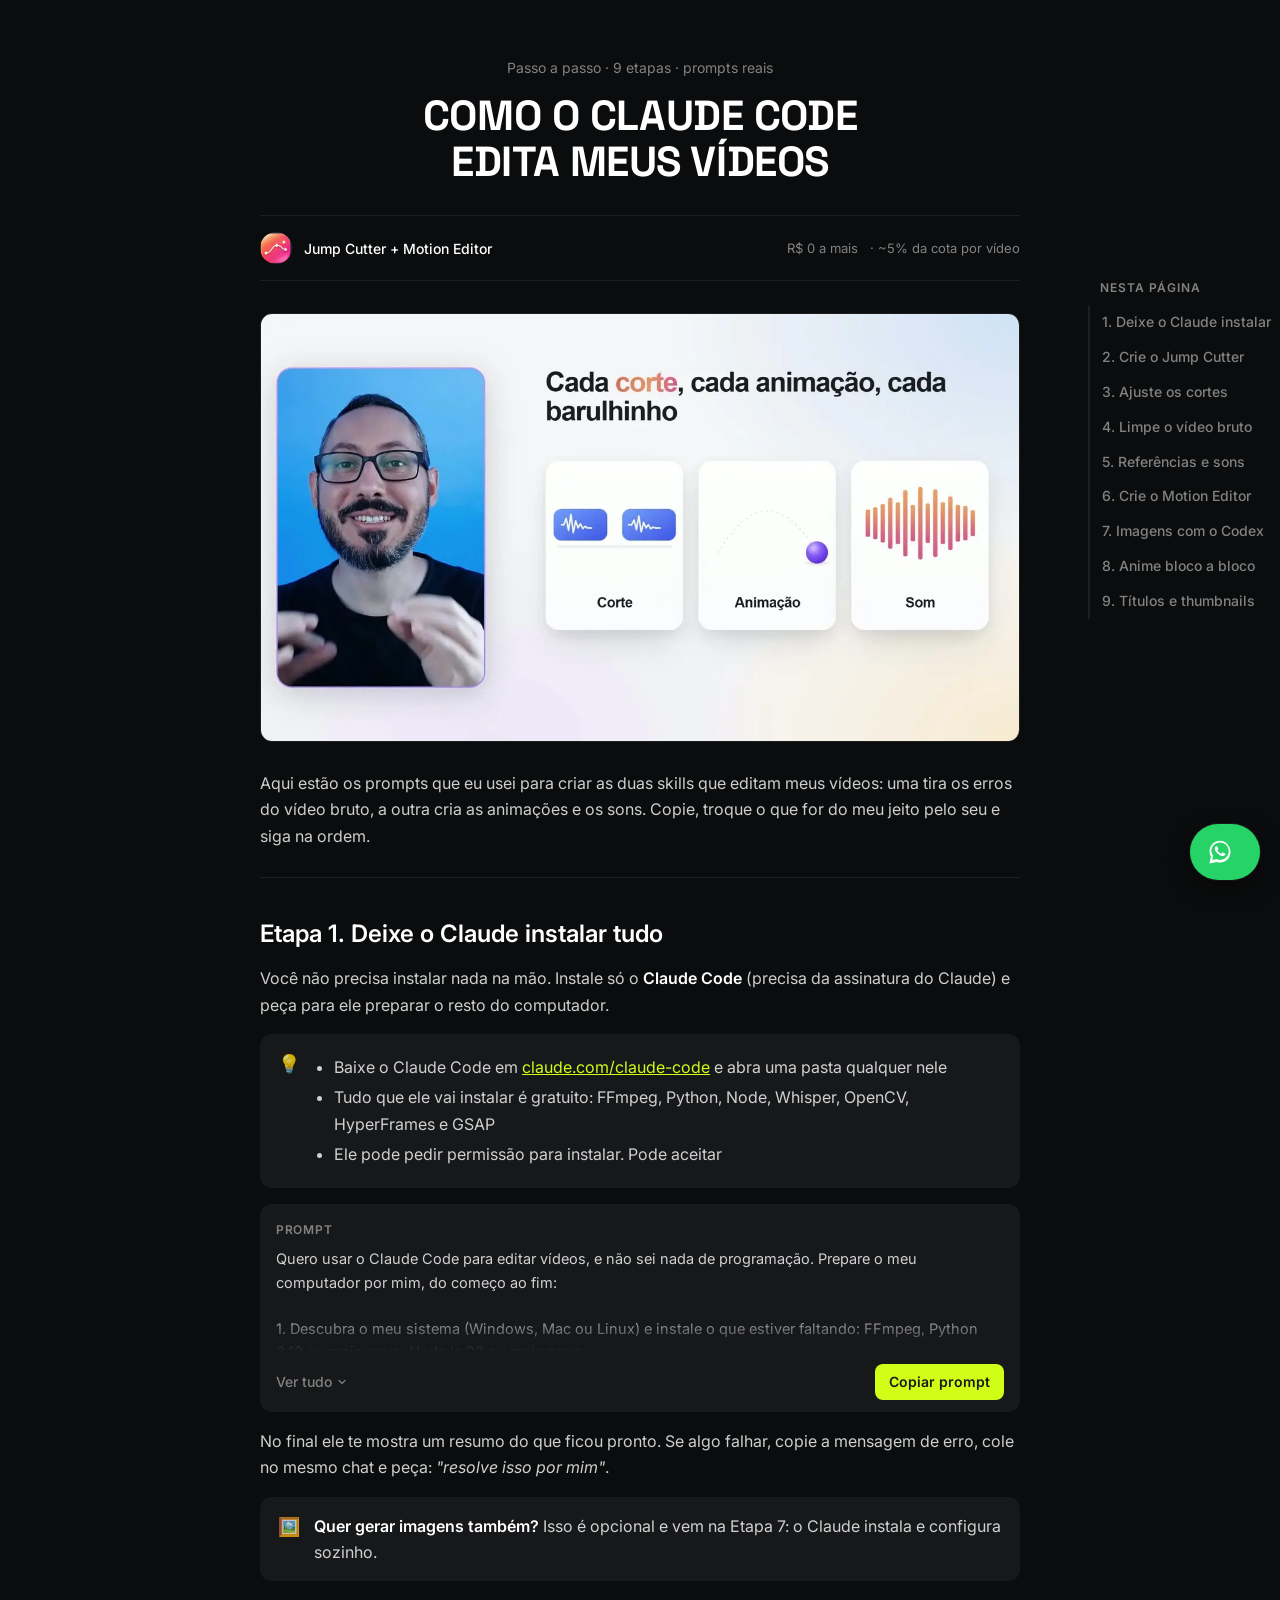
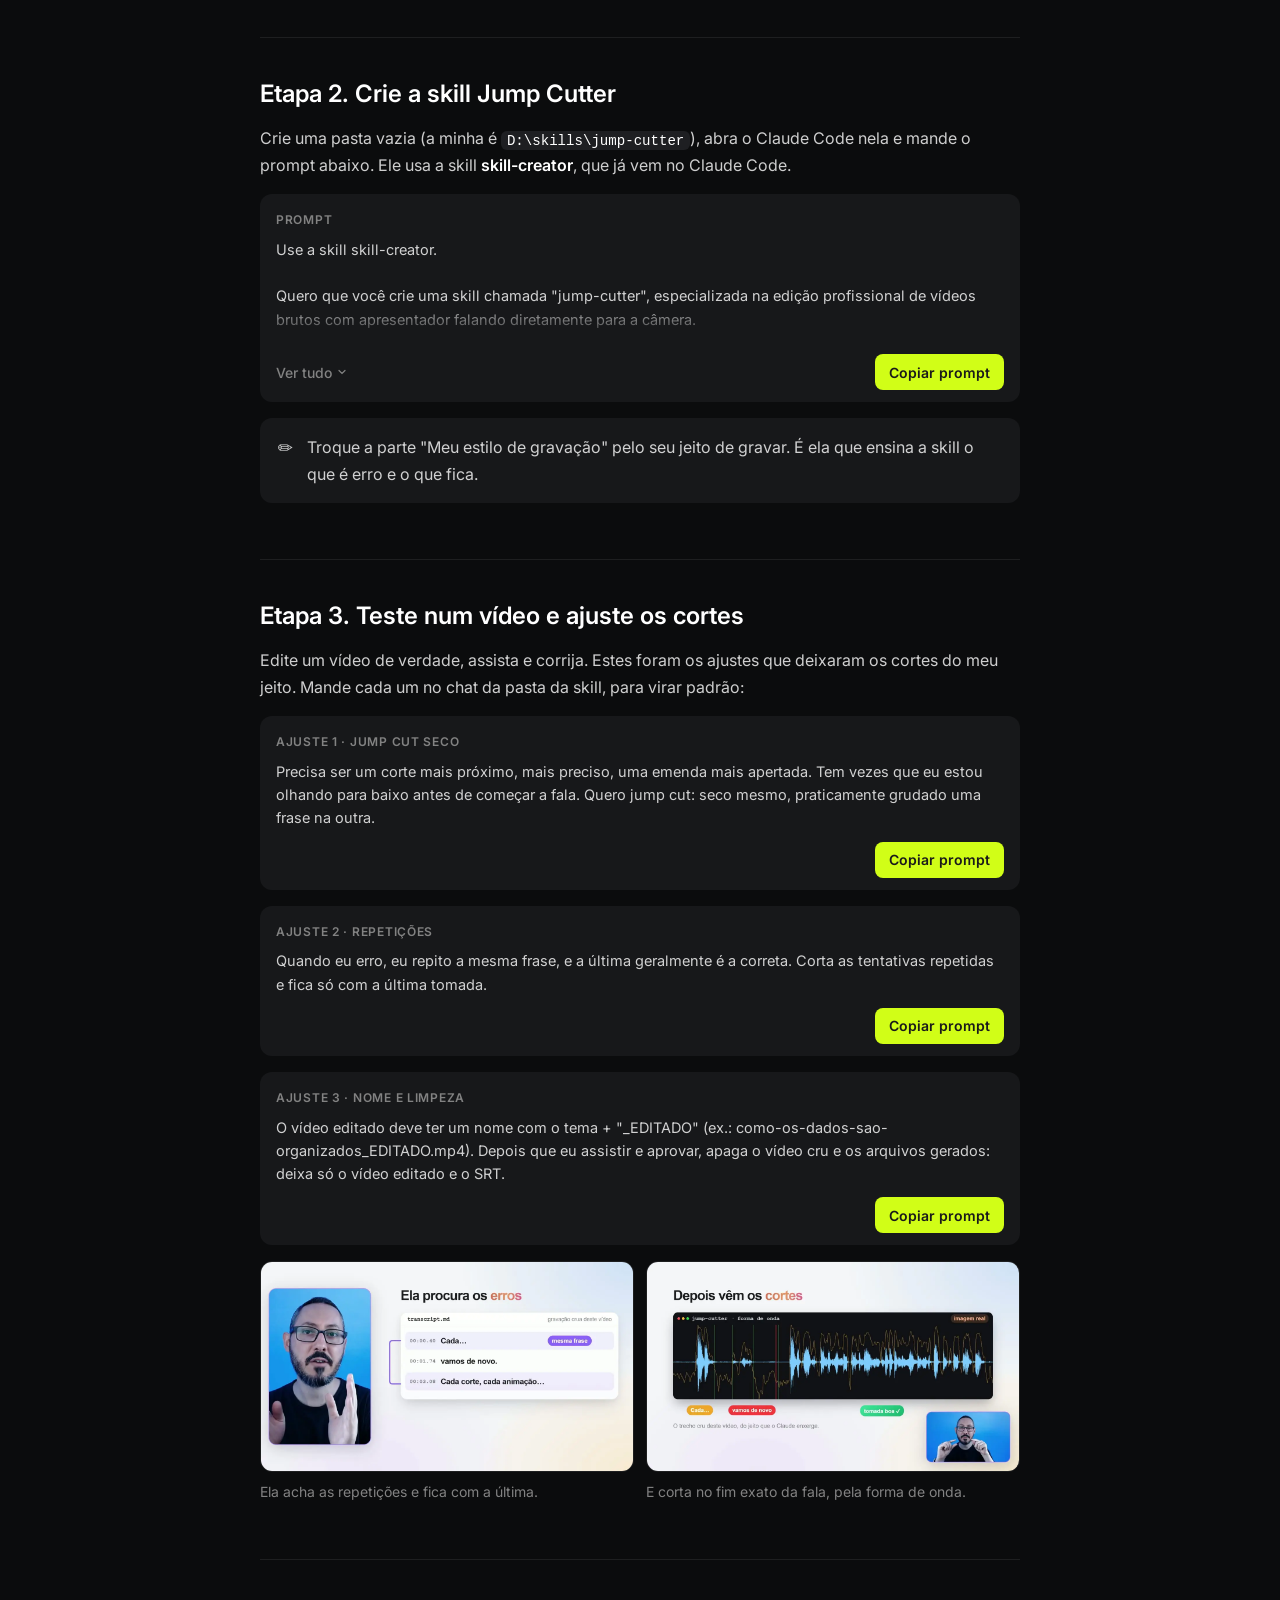
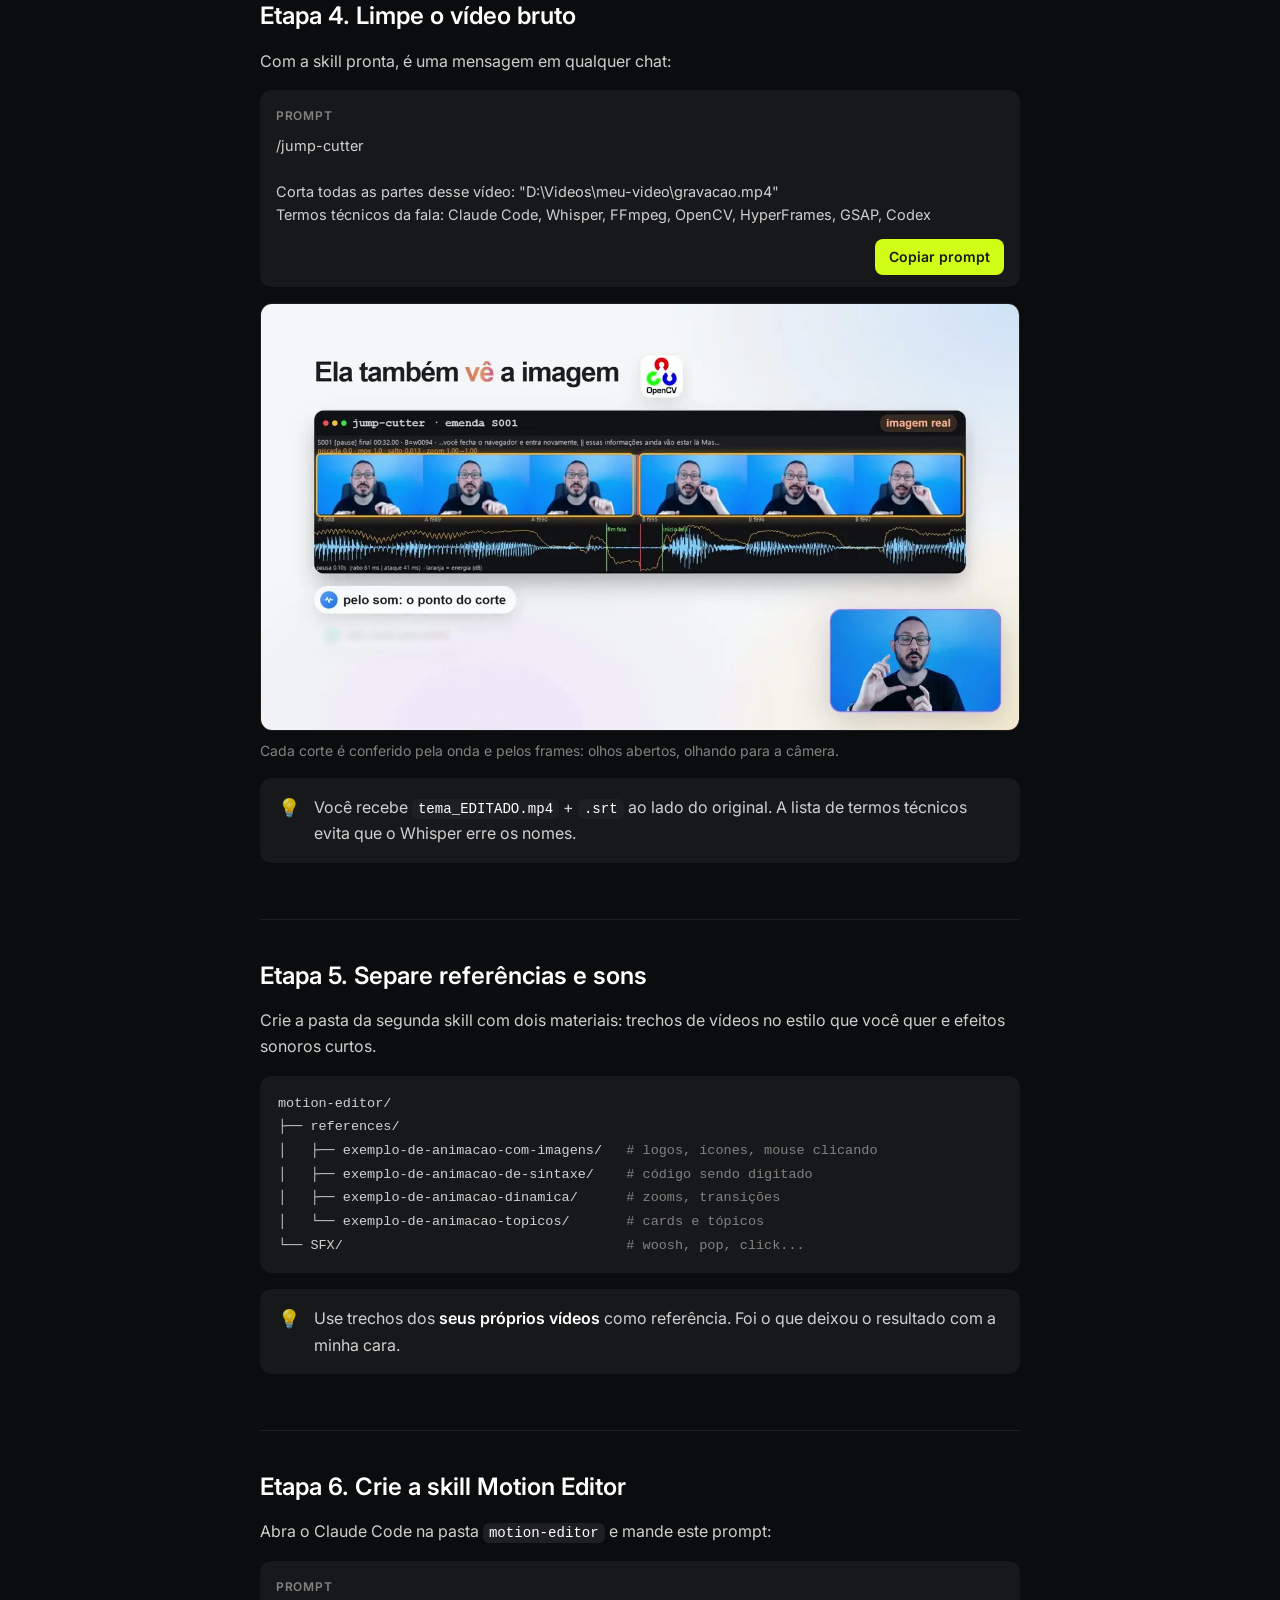
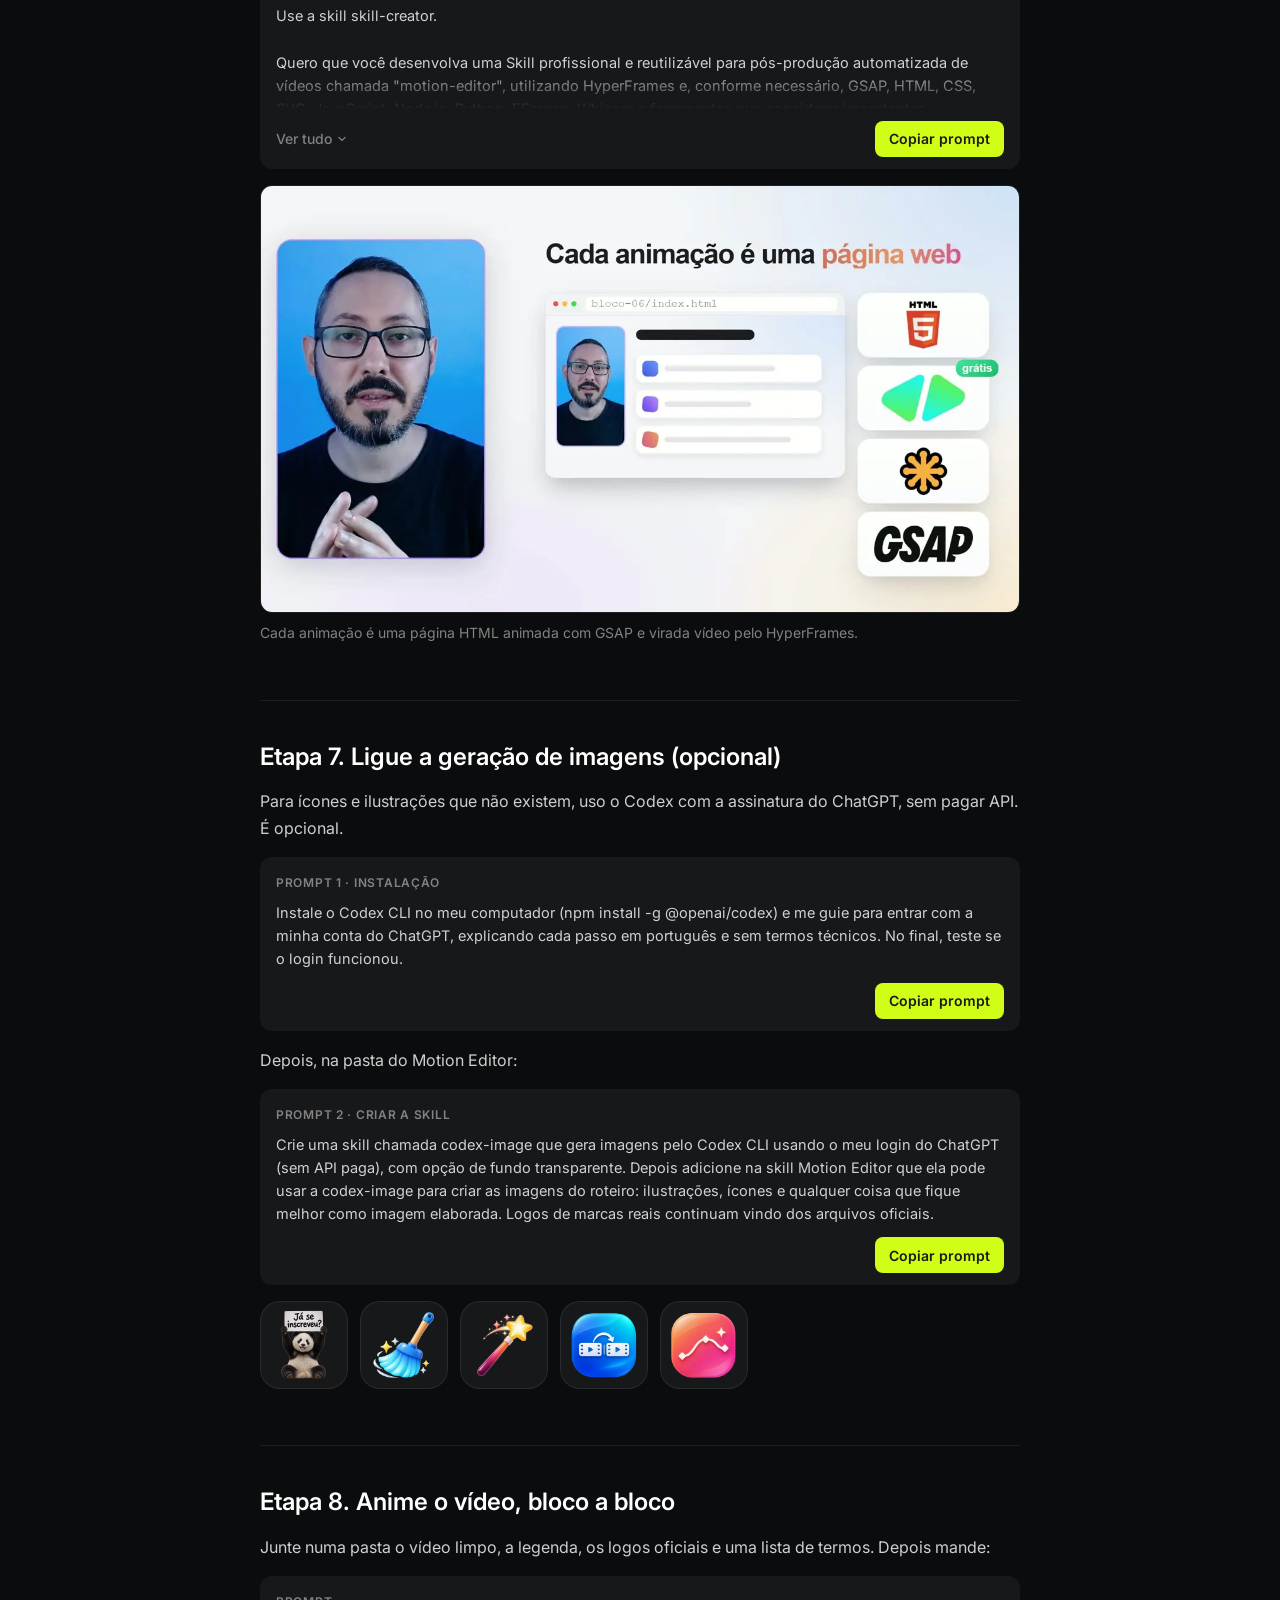
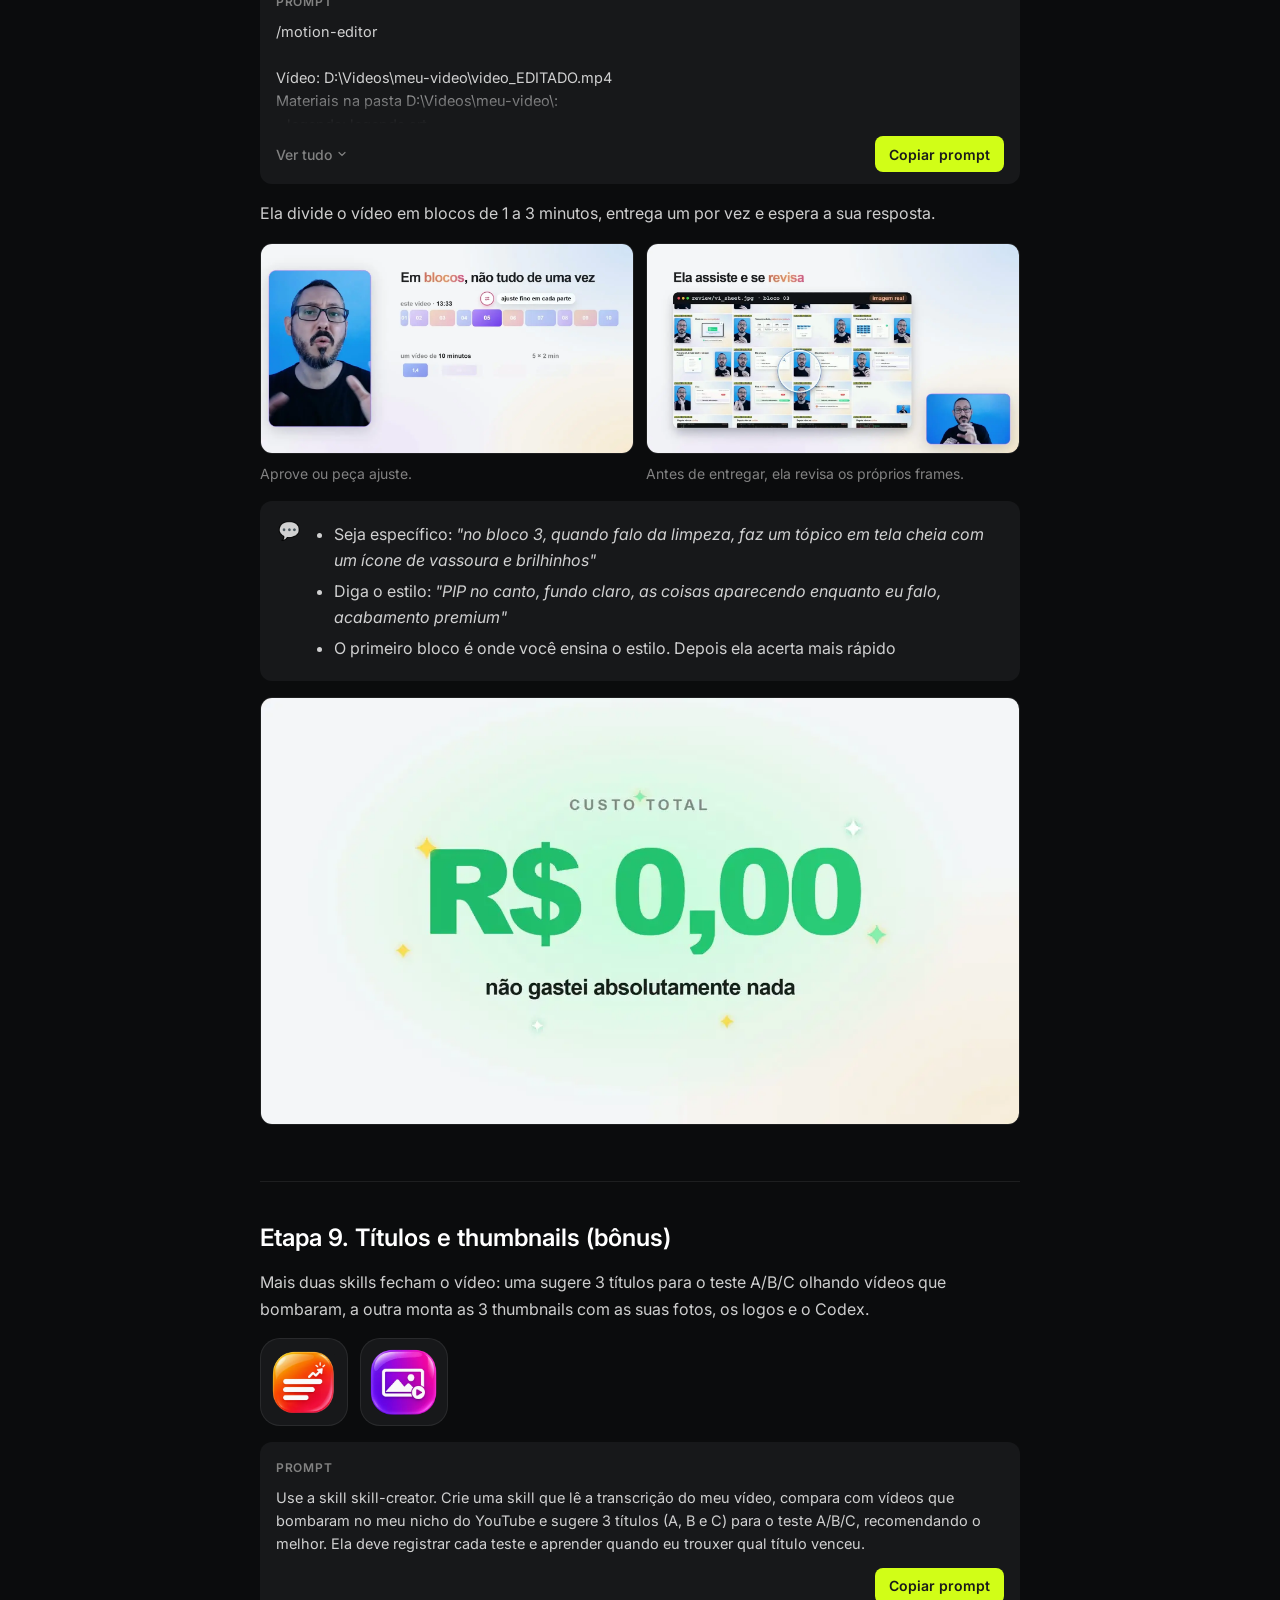
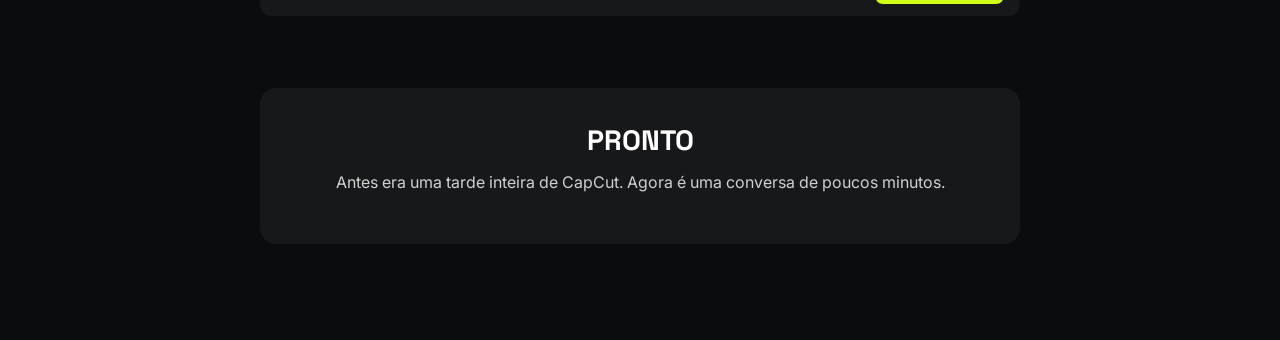
==== editar-video-com-claude-code.html @ bda479a7 "Tutorial de como editar vídeos com o Claude Code" ====
<!doctype html>
<html lang="pt-BR">
<head>
<meta charset="UTF-8" />
<meta name="viewport" content="width=device-width, initial-scale=1" />
<title>Claude Code Edita Vídeos</title>
<meta name="description" content="Passo a passo com os prompts reais para criar as skills Jump Cutter e Motion Editor e fazer o Claude Code editar seus vídeos." />
<link rel="preconnect" href="https://fonts.googleapis.com" />
<link rel="preconnect" href="https://fonts.gstatic.com" crossorigin />
<link href="https://fonts.googleapis.com/css2?family=Inter:wght@400;500;600;700&family=Space+Grotesk:wght@700&display=swap" rel="stylesheet" />
<style>
  :root {
    --bg: #0B0C0D; --panel: #17181A; --panel-2: #1E1F22; --line: rgba(255,255,255,.08);
    --ink: #FFFFFF; --text: rgba(255,255,255,.8); --muted: #828282;
    --lime: #D1FE17; --lime-ink: #1A1A1A;
    --sans: "Inter", ui-sans-serif, system-ui, -apple-system, "Segoe UI", sans-serif;
    --display: "Space Grotesk", "Inter", ui-sans-serif, system-ui, sans-serif;
    --mono: ui-monospace, "SF Mono", "Cascadia Code", Consolas, monospace;
    color-scheme: dark;
  }
  * { box-sizing: border-box; }
  html { scroll-behavior: smooth; scroll-padding-top: 32px; }
  body { margin: 0; background: var(--bg); color: var(--text); font: 16px/1.65 var(--sans); -webkit-font-smoothing: antialiased; }
  img { display: block; max-width: 100%; }
  a { color: var(--lime); }
  code { font: .88em var(--mono); background: var(--panel-2); padding: .12em .42em; border-radius: 6px; color: var(--ink); word-break: break-word; }
  strong { color: var(--ink); font-weight: 600; }

  .wrap { max-width: 720px; --w: 720px; margin: 0 auto; padding: 0 20px 96px; position: relative; }

  /* cabeçalho */
  .meta { text-align: center; color: var(--muted); font-size: 14px; padding-top: 56px; }
  h1 span { display: block; }
  h1 { font: 700 42px/1.1 var(--display); color: var(--ink); text-transform: uppercase; text-align: center; letter-spacing: -.01em; margin: 14px 0 30px; }
  .byline { display: flex; align-items: center; gap: 12px; padding: 16px 0; border-top: 1px solid var(--line); border-bottom: 1px solid var(--line); }
  .byline .av { width: 32px; height: 32px; border-radius: 50%; background: #2A2B2E; display: flex; align-items: center; justify-content: center; font-weight: 700; font-size: 13px; color: var(--ink); overflow: hidden; }
  .byline .av img { width: 100%; height: 100%; object-fit: cover; }
  .byline b { color: var(--ink); font-weight: 500; font-size: 14px; }
  .byline .sp { flex: 1; }
  .byline .chip { font-size: 13px; color: var(--muted); display: inline-flex; align-items: center; gap: 6px; }
  .hero { margin: 32px 0 28px; border-radius: 12px; overflow: hidden; border: 1px solid var(--line); }
  .intro p { margin: 0 0 6px; }

  /* etapas */
  .step { padding: 40px 0 8px; border-top: 1px solid var(--line); margin-top: 32px; }
  .step:first-of-type { margin-top: 28px; }
  h2 { font: 600 24px/1.3 var(--sans); color: var(--ink); margin: 0 0 16px; }
  h3 { font: 600 18px/1.3 var(--sans); color: var(--ink); margin: 26px 0 12px; }
  p { margin: 12px 0; }
  ul { margin: 0; padding-left: 20px; } li { margin: 4px 0; }

  figure { margin: 16px 0; }
  figure img { border-radius: 12px; border: 1px solid var(--line); width: 100%; cursor: zoom-in; }
  figcaption { color: var(--muted); font-size: 14px; margin-top: 8px; }
  .duo { display: grid; grid-template-columns: 1fr 1fr; gap: 12px; margin: 16px 0; }
  .duo figure { margin: 0; }
  .icons { display: flex; gap: 12px; flex-wrap: wrap; margin: 16px 0; }
  .icons img { width: 88px; height: 88px; border-radius: 20px; background: var(--panel); border: 1px solid var(--line); padding: 8px; }

  .tip { display: flex; gap: 14px; background: var(--panel); border-radius: 12px; padding: 16px 18px; margin: 16px 0; }
  .tip .e { font-size: 18px; line-height: 1.5; }
  .tip ul, .tip p { margin: 0; }

  /* caixa de prompt */
  .prompt { background: var(--panel); border-radius: 12px; padding: 16px 16px 12px; margin: 16px 0; }
  .prompt .lbl { font-size: 12px; font-weight: 600; letter-spacing: .06em; text-transform: uppercase; color: var(--muted); margin-bottom: 8px; }
  .prompt pre { margin: 0; font: 14.5px/1.6 var(--sans); color: var(--text); white-space: pre-wrap; word-break: break-word; max-height: 7.2em; overflow: hidden; position: relative;
    -webkit-mask-image: linear-gradient(#000 60%, transparent); mask-image: linear-gradient(#000 60%, transparent); }
  .prompt.code pre { font: 14px/1.65 var(--mono); }
  .prompt.open pre, .prompt.short pre { max-height: none; -webkit-mask-image: none; mask-image: none; }
  .prompt .act { display: flex; align-items: center; gap: 8px; margin-top: 12px; }
  .prompt .act .sp { flex: 1; }
  .see { background: none; border: 0; color: var(--muted); font: 500 14px var(--sans); cursor: pointer; display: inline-flex; align-items: center; gap: 4px; padding: 6px 0; }
  .see:hover { color: var(--ink); }
  .see svg { transition: transform .2s; } .prompt.open .see svg { transform: rotate(180deg); }
  .prompt.short .see { visibility: hidden; }
  .btn { border: 0; border-radius: 8px; height: 36px; padding: 0 14px; font: 600 14px var(--sans); cursor: pointer; display: inline-flex; align-items: center; gap: 8px; }
  .btn.copy { background: var(--lime); color: var(--lime-ink); }
  .btn.copy:hover { filter: brightness(1.06); }
  .btn.copy.ok { background: #FFFFFF; }

  .tree { background: var(--panel); border-radius: 12px; padding: 16px 18px; font: 13.5px/1.75 var(--mono); color: var(--text); white-space: pre; overflow-x: auto; margin: 16px 0; }
  .tree i { color: var(--muted); font-style: normal; }

  .done { margin-top: 48px; text-align: center; padding: 36px 20px; background: var(--panel); border-radius: 16px; }
  .done h2 { font: 700 28px/1.2 var(--display); text-transform: uppercase; margin-bottom: 8px; }

  /* trilho das etapas (esquerda) */
  .rail { position: fixed; top: 50%; transform: translateY(-50%); left: max(16px, calc(50% - 360px - 72px)); display: flex; flex-direction: column; align-items: center; gap: 10px; z-index: 5; opacity: 0; transition: opacity .3s; }
  .rail.on { opacity: 1; }
  .rail .n { font: 600 13px var(--sans); color: var(--ink); margin-bottom: 4px; }
  .rail a { width: 4px; height: 12px; border-radius: 4px; background: rgba(255,255,255,.18); display: block; position: relative; transition: height .25s, background .25s; }
  .rail a.on { height: 24px; background: var(--ink); }
  .rail a.past { background: rgba(255,255,255,.45); }
  .rail a span { position: absolute; left: 16px; top: 50%; transform: translateY(-50%); white-space: nowrap; background: var(--panel-2); color: var(--ink); font: 500 13px var(--sans); padding: 5px 10px; border-radius: 8px; opacity: 0; pointer-events: none; transition: opacity .15s; }
  .rail a:hover span { opacity: 1; }
  .bar { position: fixed; top: 0; left: 0; height: 2px; background: var(--lime); width: 0; z-index: 10; }

  .lb { position: fixed; inset: 0; background: rgba(0,0,0,.88); display: none; align-items: center; justify-content: center; padding: 20px; z-index: 50; cursor: zoom-out; }
  .lb.on { display: flex; } .lb img { max-height: 100%; border-radius: 12px; }
  .toast { position: fixed; bottom: 24px; left: 50%; transform: translate(-50%, 16px); background: var(--lime); color: var(--lime-ink); font: 600 14px var(--sans); padding: 10px 16px; border-radius: 8px; opacity: 0; transition: .2s; z-index: 60; pointer-events: none; }
  .toast.on { opacity: 1; transform: translate(-50%, 0); }

  /* telas grandes: coluna mais larga + sumário à direita */
  .toc { display: none; }
  @media (min-width: 1280px) {
    .wrap { max-width: 800px; --w: 800px; }
    .rail { left: max(16px, calc(50% - 400px - 72px)); }
    .toc { display: block; position: fixed; top: 50%; transform: translateY(-50%); left: calc(50% + 400px + 48px); width: 230px; max-height: 80vh; overflow: auto; z-index: 5; }
    .toc .t { font: 600 12px var(--sans); letter-spacing: .08em; text-transform: uppercase; color: var(--muted); margin: 0 0 10px 12px; }
    .toc a { display: block; color: var(--muted); text-decoration: none; font: 500 14px/1.35 var(--sans); padding: 8px 12px; border-left: 2px solid var(--line); transition: color .2s, border-color .2s; }
    .toc a:hover { color: var(--ink); }
    .toc a.on { color: var(--ink); border-left-color: var(--lime); }
  }
  @media (min-width: 1600px) {
    .wrap { max-width: 860px; --w: 860px; }
    .rail { left: max(16px, calc(50% - 430px - 72px)); }
    .toc { left: calc(50% + 430px + 56px); width: 260px; }
    body { font-size: 17px; }
  }
  /* botão flutuante do WhatsApp */
  .wa { position: fixed; right: 20px; bottom: 20px; z-index: 40; display: flex; align-items: center; gap: 10px; background: #25D366; color: #fff; text-decoration: none; height: 56px; padding: 0 16px; border-radius: 999px; box-shadow: 0 8px 24px rgba(0,0,0,.45), 0 0 0 1px rgba(255,255,255,.08); font: 600 15px var(--sans); transition: transform .2s, box-shadow .2s; }
  .wa:hover { transform: translateY(-2px); box-shadow: 0 12px 28px rgba(37,211,102,.35), 0 0 0 1px rgba(255,255,255,.12); }
  .wa svg { width: 28px; height: 28px; flex: none; }
  .wa span { max-width: 0; overflow: hidden; white-space: nowrap; transition: max-width .3s ease; }
  .wa:hover span, .wa:focus-visible span { max-width: 190px; }
  @media (max-width: 560px) { .wa { right: 14px; bottom: 14px; width: 54px; height: 54px; padding: 0; justify-content: center; } .wa span { display: none; } }
  @media print { .wa { display: none; } }
  @media (max-width: 900px) { .rail { display: none; } }
  @media (max-width: 560px) {
    h1 { font-size: 30px; } h1 span { display: inline; } .meta { padding-top: 36px; }
    .duo { grid-template-columns: 1fr; }
    .byline .chip.hide { display: none; }
  }
</style>
</head>
<body>
<div class="bar" id="bar"></div>

<nav class="rail" id="rail" aria-label="Etapas">
  <div class="n" id="railn">01</div>
  <a href="#e1"><span>1. Deixe o Claude instalar</span></a>
  <a href="#e2"><span>2. Crie o Jump Cutter</span></a>
  <a href="#e3"><span>3. Ajuste os cortes</span></a>
  <a href="#e4"><span>4. Limpe o vídeo bruto</span></a>
  <a href="#e5"><span>5. Referências e sons</span></a>
  <a href="#e6"><span>6. Crie o Motion Editor</span></a>
  <a href="#e7"><span>7. Imagens com o Codex</span></a>
  <a href="#e8"><span>8. Anime bloco a bloco</span></a>
  <a href="#e9"><span>9. Títulos e thumbnails</span></a>
</nav>

<aside class="toc" id="toc" aria-label="Nesta página">
  <div class="t">Nesta página</div>
  <a href="#e1">1. Deixe o Claude instalar</a>
  <a href="#e2">2. Crie o Jump Cutter</a>
  <a href="#e3">3. Ajuste os cortes</a>
  <a href="#e4">4. Limpe o vídeo bruto</a>
  <a href="#e5">5. Referências e sons</a>
  <a href="#e6">6. Crie o Motion Editor</a>
  <a href="#e7">7. Imagens com o Codex</a>
  <a href="#e8">8. Anime bloco a bloco</a>
  <a href="#e9">9. Títulos e thumbnails</a>
</aside>

<div class="wrap">
  <div class="meta">Passo a passo · 9 etapas · prompts reais</div>
  <h1><span>Como o Claude Code</span> <span>edita meus vídeos</span></h1>
  <div class="byline">
    <div class="av"><img src="[data-uri]" alt="" /></div>
    <b>Jump Cutter + Motion Editor</b>
    <span class="sp"></span>
    <span class="chip">R$ 0 a mais</span>
    <span class="chip hide">· ~5% da cota por vídeo</span>
  </div>
  <div class="hero"><img src="[data-uri]" alt="Vídeo editado pelo Claude Code" /></div>
  <div class="intro">
    <p>Aqui estão os prompts que eu usei para criar as duas skills que editam meus vídeos: uma tira os erros do vídeo bruto, a outra cria as animações e os sons. Copie, troque o que for do meu jeito pelo seu e siga na ordem.</p>
  </div>

  <!-- 1 -->
  <section class="step" id="e1">
    <h2>Etapa 1. Deixe o Claude instalar tudo</h2>
    <p>Você não precisa instalar nada na mão. Instale só o <strong>Claude Code</strong> (precisa da assinatura do Claude) e peça para ele preparar o resto do computador.</p>
    <div class="tip"><span class="e">💡</span><ul>
      <li>Baixe o Claude Code em <a href="https://claude.com/claude-code" target="_blank" rel="noopener">claude.com/claude-code</a> e abra uma pasta qualquer nele</li>
      <li>Tudo que ele vai instalar é gratuito: FFmpeg, Python, Node, Whisper, OpenCV, HyperFrames e GSAP</li>
      <li>Ele pode pedir permissão para instalar. Pode aceitar</li>
    </ul></div>
    <div class="prompt"><div class="lbl">Prompt</div><pre>Quero usar o Claude Code para editar vídeos, e não sei nada de programação. Prepare o meu computador por mim, do começo ao fim:

1. Descubra o meu sistema (Windows, Mac ou Linux) e instale o que estiver faltando: FFmpeg, Python 3.10 ou mais novo, Node.js 20 ou mais novo.
2. Instale as bibliotecas de Python: faster-whisper, numpy e opencv-python-headless na versão MENOR que 5 (a versão 5 não tem a detecção de rosto de que vou precisar).
3. Instale as skills oficiais do HyperFrames: hyperframes, hyperframes-cli e hyperframes-registry.
4. Teste cada ferramenta e me mostre uma lista simples: o que já estava instalado, o que você instalou e se está tudo funcionando.

Fale comigo em português, sem termos técnicos. Se algo precisar da minha ação, me diga exatamente o que clicar ou digitar. Não apague nem altere nada que já exista no computador.</pre>
      <div class="act"><button class="see">Ver tudo <svg width="12" height="12" viewBox="0 0 24 24"><path d="M6 9l6 6 6-6" fill="none" stroke="currentColor" stroke-width="2.4" stroke-linecap="round"/></svg></button><span class="sp"></span><button class="btn copy">Copiar prompt</button></div></div>
    <p>No final ele te mostra um resumo do que ficou pronto. Se algo falhar, copie a mensagem de erro, cole no mesmo chat e peça: <em>"resolve isso por mim"</em>.</p>
    <div class="tip"><span class="e">🖼️</span><p><strong>Quer gerar imagens também?</strong> Isso é opcional e vem na Etapa 7: o Claude instala e configura sozinho.</p></div>
  </section>

  <!-- 2 -->
  <section class="step" id="e2">
    <h2>Etapa 2. Crie a skill Jump Cutter</h2>
    <p>Crie uma pasta vazia (a minha é <code>D:\skills\jump-cutter</code>), abra o Claude Code nela e mande o prompt abaixo. Ele usa a skill <strong>skill-creator</strong>, que já vem no Claude Code.</p>
    <div class="prompt"><div class="lbl">Prompt</div><pre>Use a skill skill-creator.

Quero que você crie uma skill chamada "jump-cutter", especializada na edição profissional de vídeos brutos com apresentador falando diretamente para a câmera.

Objetivo:

Transformar gravações contínuas em vídeos com cortes limpos, ritmo agradável e aparência natural, preservando o conteúdo e o estilo original do apresentador.

A skill deve atuar como um editor de vídeos experiente, tomando decisões com base no conteúdo da fala, na análise do áudio e na continuidade visual.

Meu estilo de gravação:

Normalmente, gravo vídeos de forma contínua, sem interromper a gravação quando cometo erros.

Quando erro alguma palavra ou frase, simplesmente repito aquele trecho até conseguir uma tomada satisfatória.

Por isso, a skill precisa identificar essas tentativas, descartar os erros e manter as melhores versões, reconstruindo uma fala contínua e coerente.

Regra principal: precisão dos cortes!
Esta é a regra mais importante de toda a edição.
Os cortes devem ser feitos observando cuidadosamente a forma de onda do áudio e os frames do vídeo.

* Fim do trecho: cortar o mais próximo possível do final real da fala, sem eliminar fonemas ou terminações das palavras.
* Início do próximo trecho: começar próximo do primeiro som da fala seguinte, sem deixar silêncios desnecessários.
* Emenda: unir os trechos de maneira que o áudio tenha continuidade e a conversa pareça natural.
* Continuidade visual: observar os frames próximos dos cortes e dar preferência aos momentos em que estou olhando diretamente para a câmera, evitando cortes durante movimentos bruscos, piscadas ou expressões estranhas.

O áudio deve orientar a precisão do corte, mas a imagem também precisa ser considerada.
Não aplicar margens fixas ou cortes automáticos cegamente. Cada transição deve ser analisada conforme o contexto.
Processo de edição
Siga este fluxo de trabalho:

1. Transcrição e compreensão: transcrever e analisar a gravação, compreendendo o conteúdo e identificando erros, repetições, pausas e retomadas de fala.
2. Seleção dos melhores takes: identificar tentativas repetidas, eliminar versões descartadas e escolher as melhores tomadas, preservando o sentido da explicação.
3. Limpeza de silêncios: remover intervalos desnecessários entre falas, mas preservar pausas naturais que contribuam para a compreensão e o ritmo.
4. Refinamento dos cortes: ajustar cada ponto de entrada e saída com precisão de frames, analisando o áudio e verificando possíveis estalos, palavras cortadas ou transições artificiais.
5. Continuidade visual: identificar saltos visuais desagradáveis. Quando necessário, utilizar pequenos ajustes de enquadramento ou elementos de apoio disponíveis, sem exageros e sem comprometer a naturalidade.
6. Revisão final: primeiro revisar o vídeo visualmente, observando os cortes e movimentos. Depois, revisar apenas ouvindo o áudio, verificando fluidez, pausas, ritmo e continuidade.


Desenvolva a skill para executar esse processo de forma automatizada, utilizando as ferramentas e bibliotecas mais adequadas para análise de áudio, transcrição, inspeção de frames e edição de vídeo.

O objetivo final é reproduzir o trabalho de um editor humano cuidadoso, e não simplesmente executar uma ferramenta de remoção automática de silêncios.</pre>
      <div class="act"><button class="see">Ver tudo <svg width="12" height="12" viewBox="0 0 24 24"><path d="M6 9l6 6 6-6" fill="none" stroke="currentColor" stroke-width="2.4" stroke-linecap="round"/></svg></button><span class="sp"></span><button class="btn copy">Copiar prompt</button></div></div>
    <div class="tip"><span class="e">✏️</span><p>Troque a parte "Meu estilo de gravação" pelo seu jeito de gravar. É ela que ensina a skill o que é erro e o que fica.</p></div>
  </section>

  <!-- 3 -->
  <section class="step" id="e3">
    <h2>Etapa 3. Teste num vídeo e ajuste os cortes</h2>
    <p>Edite um vídeo de verdade, assista e corrija. Estes foram os ajustes que deixaram os cortes do meu jeito. Mande cada um no chat da pasta da skill, para virar padrão:</p>
    <div class="prompt short"><div class="lbl">Ajuste 1 · jump cut seco</div><pre>Precisa ser um corte mais próximo, mais preciso, uma emenda mais apertada. Tem vezes que eu estou olhando para baixo antes de começar a fala. Quero jump cut: seco mesmo, praticamente grudado uma frase na outra.</pre>
      <div class="act"><button class="see">Ver tudo</button><span class="sp"></span><button class="btn copy">Copiar prompt</button></div></div>
    <div class="prompt short"><div class="lbl">Ajuste 2 · repetições</div><pre>Quando eu erro, eu repito a mesma frase, e a última geralmente é a correta. Corta as tentativas repetidas e fica só com a última tomada.</pre>
      <div class="act"><button class="see">Ver tudo</button><span class="sp"></span><button class="btn copy">Copiar prompt</button></div></div>
    <div class="prompt short"><div class="lbl">Ajuste 3 · nome e limpeza</div><pre>O vídeo editado deve ter um nome com o tema + "_EDITADO" (ex.: como-os-dados-sao-organizados_EDITADO.mp4). Depois que eu assistir e aprovar, apaga o vídeo cru e os arquivos gerados: deixa só o vídeo editado e o SRT.</pre>
      <div class="act"><button class="see">Ver tudo</button><span class="sp"></span><button class="btn copy">Copiar prompt</button></div></div>
    <div class="duo">
      <figure><img src="[data-uri]" alt="Tentativas repetidas na transcrição" data-lb /><figcaption>Ela acha as repetições e fica com a última.</figcaption></figure>
      <figure><img src="[data-uri]" alt="Forma de onda real com o ponto de corte" data-lb /><figcaption>E corta no fim exato da fala, pela forma de onda.</figcaption></figure>
    </div>
  </section>

  <!-- 4 -->
  <section class="step" id="e4">
    <h2>Etapa 4. Limpe o vídeo bruto</h2>
    <p>Com a skill pronta, é uma mensagem em qualquer chat:</p>
    <div class="prompt short"><div class="lbl">Prompt</div><pre>/jump-cutter

Corta todas as partes desse vídeo: "D:\Videos\meu-video\gravacao.mp4"
Termos técnicos da fala: Claude Code, Whisper, FFmpeg, OpenCV, HyperFrames, GSAP, Codex</pre>
      <div class="act"><button class="see">Ver tudo</button><span class="sp"></span><button class="btn copy">Copiar prompt</button></div></div>
    <figure><img src="[data-uri]" alt="Folha de emenda com frames e forma de onda" data-lb /><figcaption>Cada corte é conferido pela onda e pelos frames: olhos abertos, olhando para a câmera.</figcaption></figure>
    <div class="tip"><span class="e">💡</span><p>Você recebe <code>tema_EDITADO.mp4</code> + <code>.srt</code> ao lado do original. A lista de termos técnicos evita que o Whisper erre os nomes.</p></div>
  </section>

  <!-- 5 -->
  <section class="step" id="e5">
    <h2>Etapa 5. Separe referências e sons</h2>
    <p>Crie a pasta da segunda skill com dois materiais: trechos de vídeos no estilo que você quer e efeitos sonoros curtos.</p>
    <div class="tree">motion-editor/
├── references/
│   ├── exemplo-de-animacao-com-imagens/   <i># logos, ícones, mouse clicando</i>
│   ├── exemplo-de-animacao-de-sintaxe/    <i># código sendo digitado</i>
│   ├── exemplo-de-animacao-dinamica/      <i># zooms, transições</i>
│   └── exemplo-de-animacao-topicos/       <i># cards e tópicos</i>
└── SFX/                                   <i># woosh, pop, click...</i></div>
    <div class="tip"><span class="e">💡</span><p>Use trechos dos <strong>seus próprios vídeos</strong> como referência. Foi o que deixou o resultado com a minha cara.</p></div>
  </section>

  <!-- 6 -->
  <section class="step" id="e6">
    <h2>Etapa 6. Crie a skill Motion Editor</h2>
    <p>Abra o Claude Code na pasta <code>motion-editor</code> e mande este prompt:</p>
    <div class="prompt"><div class="lbl">Prompt</div><pre>Use a skill skill-creator.

Quero que você desenvolva uma Skill profissional e reutilizável para pós-produção automatizada de vídeos chamada "motion-editor", utilizando HyperFrames e, conforme necessário, GSAP, HTML, CSS, SVG, JavaScript, Node.js, Python, FFmpeg, Whisper e ferramentas que considerar importantes.
A ideia é transformar o Claude Code em uma espécie de editor audiovisual inteligente, capaz de receber um vídeo previamente editado, compreender o conteúdo da narração e enriquecê-lo com animações, motion graphics, B-rolls, Picture in Picture (PIP), diagramas, elementos gráficos e efeitos sonoros.
Não quero apenas adicionar efeitos genéricos ao vídeo. Quero que você trabalhe como um diretor criativo, motion designer e editor profissional, escolhendo as melhores soluções visuais para tornar cada explicação mais didática, interessante e envolvente.
Você terá liberdade para tomar decisões criativas e técnicas. O importante é compreender a intenção do projeto e produzir um resultado de alta qualidade.
1. Biblioteca de referências visuais
Na raiz do projeto existe uma pasta chamada `references/`, organizada em subpastas com diferentes estilos de animação.
Inicialmente, teremos quatro categorias:

* Animações com imagens: apresentação dinâmica de imagens, logotipos, ícones e ilustrações previamente fornecidos. Esses elementos podem aparecer progressivamente, com efeitos de fade, movimentos suaves, mudanças de escala e até interações simuladas com um cursor de mouse que se movimenta, clica e revela os elementos. O objetivo é transformar recursos estáticos em apresentações visuais envolventes e sincronizadas com a narração.
* Animações de sintaxe: demonstrações de códigos e linguagens de programação, utilizando interfaces semelhantes às de editores profissionais. O código pode ser escrito progressivamente, com cursor de digitação, realce de sintaxe, destaques e movimentos que acompanham a explicação.
* Animações dinâmicas: composições mais expressivas, com movimentação de elementos, zooms, transformações, mudanças de layout, transições e outros recursos que tornem o vídeo mais moderno e envolvente.
* Animações de tópicos: apresentações organizadas e progressivas de conceitos, etapas e informações, utilizando textos, cards, destaques e elementos gráficos que aparecem conforme o raciocínio se desenvolve.

Cada pasta poderá conter vídeos de referência, arquivos SRT e sequências de frames.
Quero que você estude cuidadosamente esses materiais para compreender a linguagem visual, o ritmo, as composições, os movimentos e o acabamento que esperamos.
As referências são uma fonte de inspiração, não modelos rígidos.
Você não precisa reproduzir as mesmas animações. Pode adaptar técnicas, combinar estilos e criar composições completamente novas sempre que isso resultar em uma explicação visual melhor.
Inclusive, os estilos podem ser combinados livremente. Uma animação de sintaxe pode utilizar movimentos de câmera, uma apresentação de imagens pode incorporar tópicos e assim por diante.
A biblioteca também deverá permitir que novas pastas e referências sejam adicionadas futuramente, ampliando as possibilidades criativas da Skill.
2. Biblioteca de efeitos sonoros
Na raiz do projeto também existe uma pasta chamada `SFX/`, contendo efeitos sonoros para utilização nas edições.
Analise e catalogue esses arquivos para escolher os sons mais adequados a cada situação.
Os efeitos poderão acompanhar aparições de elementos, transições, movimentos, cliques, destaques e outras interações visuais.
Quero que os efeitos sejam utilizados com bom senso, de maneira natural e sincronizada com as animações.
A narração deve permanecer sempre clara e em primeiro plano.
Não adicione música de fundo, a menos que eu solicite.
3. Análise e compreensão do vídeo original
Os vídeos fornecidos já estarão previamente editados, com os cortes principais realizados e a narrativa definida.
Sua responsabilidade será trabalhar na pós-produção visual, preservando o conteúdo original.
Antes de começar, analise o vídeo para identificar suas características técnicas e compreender tudo o que está sendo explicado.
Utilize ferramentas como FFprobe, FFmpeg e Whisper, ou alternativas adequadas, para analisar o arquivo e obter uma transcrição sincronizada com a narração.
Caso eu forneça um SRT ou uma transcrição, utilize esse material como ponto de partida, verificando sua precisão.
É especialmente importante compreender em que momento cada informação é mencionada, porque as animações devem acompanhar o raciocínio do apresentador.
Por exemplo, se eu disser:
"Algumas das linguagens mais populares são PHP, JavaScript com Node.js, Python e Java."
Você poderá criar uma composição em que cada linguagem aparece exatamente quando é mencionada.
A intenção é que texto, imagem, movimento e efeitos sonoros trabalhem juntos, acompanhando naturalmente a explicação.
4. Direção criativa e escolhas visuais
Esta é uma das partes mais importantes da Skill.
Não quero que você simplesmente selecione uma animação da biblioteca e a repita ao longo do vídeo.
Quero que você interprete o conteúdo de cada trecho e escolha a melhor maneira de representá-lo visualmente.
Você poderá trabalhar com diferentes recursos, incluindo:
Picture in Picture (PIP)
O apresentador poderá aparecer em uma área menor da tela enquanto outros conteúdos são apresentados.
Não quero que o PIP tenha sempre a mesma posição ou o mesmo formato.
Dependendo da composição, ele poderá aparecer à esquerda, à direita, em um canto, na parte inferior ou em qualquer posição que faça sentido.
O tamanho, o enquadramento e o posicionamento deverão ser definidos de acordo com os elementos que estão sendo apresentados.
Você também poderá criar transições suaves entre diferentes composições.
O importante é manter um layout equilibrado, valorizar o conteúdo e preservar um bom enquadramento do apresentador.
B-rolls
Quando for interessante, você poderá substituir temporariamente a imagem do apresentador por uma composição em tela cheia.
Essas composições poderão incluir interfaces, simulações de navegação, animações de código, diagramas, ilustrações, gráficos, comparações, animações SVG ou outros recursos visuais.
Os B-rolls devem ajudar o espectador a compreender o assunto, não simplesmente preencher espaços.
Motion graphics sobre o apresentador
Em outros momentos, pode ser mais interessante manter o apresentador em tela cheia e acrescentar elementos visuais discretos, como palavras-chave, ícones, indicadores, setas ou destaques.
Esses elementos devem complementar a explicação sem atrapalhar o rosto ou outras informações importantes.
Liberdade criativa
Esses são apenas exemplos.
Você poderá criar telas divididas, composições em camadas, animações tipográficas, sequências de cards, transições inteligentes e qualquer outra solução que considere adequada.
Não é necessário manter animações durante todo o vídeo. Alguns momentos podem funcionar melhor apenas com o apresentador.
O objetivo é encontrar um equilíbrio entre dinamismo, clareza e elegância.
Quero que o resultado pareça uma edição profissional, com decisões criativas intencionais, e não uma coleção de efeitos aleatórios.
5. Qualidade e identidade visual
Utilize o HyperFrames como principal ferramenta para criar e renderizar as composições, aproveitando os recursos e integrações mais adequados.
Busque um visual moderno, limpo e sofisticado, com atenção especial à tipografia, hierarquia visual, alinhamento, espaçamento, cores, movimentos e transições.
As animações devem ser fluidas e naturais, com um ritmo adequado ao conteúdo.
Evite efeitos exagerados, elementos desalinhados, informações difíceis de ler e composições que pareçam apresentações de slides improvisadas.
Prefiro uma animação simples e muito bem executada a uma composição complexa que prejudique a clareza.
Mantenha uma identidade visual coerente entre as diferentes cenas, mas sem comprometer a variedade criativa.
6. Preservação do vídeo original
O vídeo recebido já estará editado e deverá continuar sendo a base de toda a produção.
Não altere os cortes originais, a ordem das falas, a velocidade de reprodução ou a duração do vídeo.
As animações, os B-rolls, os efeitos e as composições PIP deverão ser incorporados à timeline existente, respeitando o sincronismo da narração.
Quando utilizar o apresentador em PIP ou em outras composições, mantenha sua imagem sincronizada com o vídeo original, sem duplicar o áudio.
O resultado final deverá preservar integralmente a narrativa e a duração do material recebido.
7. Edição por blocos e aprovação
Quero que a produção seja organizada em blocos curtos, definidos de acordo com o contexto da narrativa.
Por exemplo, um vídeo de 20 minutos poderia ser dividido em aproximadamente 10 blocos de 2 minutos.
Entretanto, essa divisão não deve ser rígida. Analise a transcrição completa e identifique os momentos naturais de mudança de assunto ou conclusão de um raciocínio.
Como referência, prefira blocos de aproximadamente 1 a 3 minutos, mas respeite a continuidade da explicação.
Planejamento inicial
Antes de começar a edição, analise o vídeo completo e prepare um planejamento com todos os blocos identificados.
Para cada bloco, indique o timestamp de início e término, o assunto principal e algumas ideias iniciais de recursos visuais que poderão ser utilizados.
Mantenha esse planejamento salvo no projeto, juntamente com o andamento de cada bloco, para que possamos acompanhar a produção e retomar o trabalho posteriormente.
Produção incremental
Não quero que o vídeo inteiro seja produzido de uma única vez.
O processo deverá funcionar assim:

1. Analise o vídeo completo e organize os blocos.
2. Comece a produção exclusivamente pelo primeiro bloco.
3. Crie as animações, composições, B-rolls e efeitos sonoros necessários.
4. Renderize esse trecho como um vídeo independente.
5. Revise o resultado, identifique possíveis problemas e faça os ajustes necessários.
6. Disponibilize o bloco para minha avaliação.

Aguarde minha aprovação antes de começar a produzir o próximo bloco.
Se eu solicitar alterações, trabalhe apenas no bloco correspondente e apresente uma nova versão.
Depois da aprovação, avance para o próximo, repetindo esse processo até concluirmos o vídeo.
Não é necessário pedir minha autorização para cada decisão criativa ou técnica dentro do bloco. Quero que você trabalhe com autonomia, respeitando apenas essa etapa de aprovação entre os blocos.
Continuidade entre os blocos
Embora sejam produzidos separadamente, todos os blocos devem formar uma edição contínua.
Mantenha coerência visual, preserve os tempos originais e cuide das transições para evitar interrupções perceptíveis entre os trechos.
Organize os arquivos para que cada bloco possa ser revisado ou modificado sem precisar reconstruir todo o projeto.
Montagem final
Quando todos os blocos estiverem aprovados, faça a montagem do vídeo completo.
Verifique a continuidade das cenas, a sincronização audiovisual e a integridade da edição.
O arquivo final deverá preservar a duração original, sem cortes acidentais, frames duplicados ou interrupções na narração.
8. Implementação da Skill
Quero que você crie efetivamente uma Skill reutilizável para o Claude Code, seguindo as boas práticas e a estrutura recomendada para esse tipo de recurso.
Utilize um `SKILL.md` para as instruções principais e organize os demais arquivos, scripts e materiais da maneira que considerar mais adequada.
A Skill deverá aproveitar o HyperFrames e as tecnologias mencionadas anteriormente, escolhendo as melhores abordagens para cada necessidade.
Prefira aproveitar recursos oficiais e soluções existentes quando forem adequados, em vez de recriar funcionalidades desnecessariamente.
O objetivo é que essa Skill possa ser utilizada em diferentes projetos de vídeo, e não apenas nesta primeira produção.
Ela deverá saber trabalhar com os materiais fornecidos, consultar as bibliotecas de referência e efeitos sonoros, planejar a edição e produzir os blocos de maneira organizada.
Também quero que seja possível interromper um projeto e retomá-lo posteriormente, preservando o planejamento, os arquivos e as aprovações já realizadas.
Você tem liberdade para definir a arquitetura e resolver os detalhes técnicos da implementação.
9. Revisão e validação
Não considere um bloco concluído apenas porque o código foi executado ou a renderização terminou.
Quero que você também avalie o resultado audiovisual.
Sempre que necessário, examine frames, renderize amostras e verifique a aparência das composições.
Observe especialmente a legibilidade dos textos, o posicionamento dos elementos, a qualidade dos movimentos, a sincronização das animações e o equilíbrio dos efeitos sonoros.
Corrija os problemas que identificar antes de apresentar o bloco para minha avaliação.
Também verifique as características técnicas dos arquivos exportados e a integridade dos vídeos.
10. Resultado esperado
Quero uma Skill capaz de atuar como um verdadeiro assistente de pós-produção audiovisual.
Ela deverá combinar interpretação do conteúdo, criatividade, programação e ferramentas de composição para transformar vídeos já editados em apresentações visualmente mais ricas, profissionais e didáticas.
A biblioteca `references/` servirá como uma fonte permanente de inspiração visual, enquanto a pasta `SFX/` fornecerá recursos sonoros para complementar as animações.
Conforme novas referências forem adicionadas, a Skill deverá conseguir aproveitá-las em projetos futuros.
O mais importante é que você compreenda a intenção por trás de cada explicação e tenha liberdade para encontrar a melhor solução visual.
Não quero limitar sua criatividade com regras excessivamente rígidas ou determinar antecipadamente como cada animação deve ser construída.
Quero que você utilize sua capacidade de análise, direção criativa e desenvolvimento para tomar boas decisões, produzir resultados de alta qualidade e aprimorar continuamente o processo.
Implemente a Skill de maneira funcional e reutilizável, utilizando os recursos disponíveis no projeto e validando seu funcionamento na prática.</pre>
      <div class="act"><button class="see">Ver tudo <svg width="12" height="12" viewBox="0 0 24 24"><path d="M6 9l6 6 6-6" fill="none" stroke="currentColor" stroke-width="2.4" stroke-linecap="round"/></svg></button><span class="sp"></span><button class="btn copy">Copiar prompt</button></div></div>
    <figure><img src="[data-uri]" alt="Cada animação é uma página HTML" data-lb /><figcaption>Cada animação é uma página HTML animada com GSAP e virada vídeo pelo HyperFrames.</figcaption></figure>
  </section>

  <!-- 7 -->
  <section class="step" id="e7">
    <h2>Etapa 7. Ligue a geração de imagens (opcional)</h2>
    <p>Para ícones e ilustrações que não existem, uso o Codex com a assinatura do ChatGPT, sem pagar API. É opcional.</p>
    <div class="prompt short"><div class="lbl">Prompt 1 · instalação</div><pre>Instale o Codex CLI no meu computador (npm install -g @openai/codex) e me guie para entrar com a minha conta do ChatGPT, explicando cada passo em português e sem termos técnicos. No final, teste se o login funcionou.</pre>
      <div class="act"><button class="see">Ver tudo</button><span class="sp"></span><button class="btn copy">Copiar prompt</button></div></div>
    <p>Depois, na pasta do Motion Editor:</p>
    <div class="prompt short"><div class="lbl">Prompt 2 · criar a skill</div><pre>Crie uma skill chamada codex-image que gera imagens pelo Codex CLI usando o meu login do ChatGPT (sem API paga), com opção de fundo transparente. Depois adicione na skill Motion Editor que ela pode usar a codex-image para criar as imagens do roteiro: ilustrações, ícones e qualquer coisa que fique melhor como imagem elaborada. Logos de marcas reais continuam vindo dos arquivos oficiais.</pre>
      <div class="act"><button class="see">Ver tudo</button><span class="sp"></span><button class="btn copy">Copiar prompt</button></div></div>
    <div class="icons">
      <img src="[data-uri]" alt="Panda gerado pelo Codex" data-lb />
      <img src="[data-uri]" alt="Ícone de vassoura" data-lb />
      <img src="[data-uri]" alt="Ícone de varinha" data-lb />
      <img src="[data-uri]" alt="Ícone do Jump Cutter" data-lb />
      <img src="[data-uri]" alt="Ícone do Motion Editor" data-lb />
    </div>
  </section>

  <!-- 8 -->
  <section class="step" id="e8">
    <h2>Etapa 8. Anime o vídeo, bloco a bloco</h2>
    <p>Junte numa pasta o vídeo limpo, a legenda, os logos oficiais e uma lista de termos. Depois mande:</p>
    <div class="prompt"><div class="lbl">Prompt</div><pre>/motion-editor

Vídeo: D:\Videos\meu-video\video_EDITADO.mp4
Materiais na pasta D:\Videos\meu-video\:
- legenda: legenda.srt
- logos oficiais: logos\
- correções do ASR: correcoes_srt_sugeridas.txt
- vocabulário técnico: termos_whisper.txt

Contexto do vídeo: &lt;assunto, público e objetivo em 1-2 frases&gt;

Direção:
- Gancho inicial bem dinâmico, com muitas transições, bem cinemático.
- Sempre que citar uma tecnologia, use o logo oficial da pasta logos\, grande.
- Ilustrações sempre animadas e bem visíveis; não gosto de ícones pequenos. Sem exageros.
- Sem música de fundo.
- Quando eu pedir algo pro Claude Code no vídeo, mostre em tela cheia um chat igual ao do Claude Code, com o texto sendo digitado e o mouse clicando em enviar.
- Pedidos que eu fizer ao vivo no vídeo (um som, mostrar algo): faça conforme o contexto.
- Like e inscrição: sem animação especial.</pre>
      <div class="act"><button class="see">Ver tudo <svg width="12" height="12" viewBox="0 0 24 24"><path d="M6 9l6 6 6-6" fill="none" stroke="currentColor" stroke-width="2.4" stroke-linecap="round"/></svg></button><span class="sp"></span><button class="btn copy">Copiar prompt</button></div></div>
    <p>Ela divide o vídeo em blocos de 1 a 3 minutos, entrega um por vez e espera a sua resposta.</p>
    <div class="duo">
      <figure><img src="[data-uri]" alt="Aprovação de um bloco" data-lb /><figcaption>Aprove ou peça ajuste.</figcaption></figure>
      <figure><img src="[data-uri]" alt="A IA revisando os frames do bloco" data-lb /><figcaption>Antes de entregar, ela revisa os próprios frames.</figcaption></figure>
    </div>
    <div class="tip"><span class="e">💬</span><ul>
      <li>Seja específico: <em>"no bloco 3, quando falo da limpeza, faz um tópico em tela cheia com um ícone de vassoura e brilhinhos"</em></li>
      <li>Diga o estilo: <em>"PIP no canto, fundo claro, as coisas aparecendo enquanto eu falo, acabamento premium"</em></li>
      <li>O primeiro bloco é onde você ensina o estilo. Depois ela acerta mais rápido</li>
    </ul></div>
    <figure><img src="[data-uri]" alt="Tópico em tela cheia R$ 0,00" data-lb /></figure>
  </section>

  <!-- 9 -->
  <section class="step" id="e9">
    <h2>Etapa 9. Títulos e thumbnails (bônus)</h2>
    <p>Mais duas skills fecham o vídeo: uma sugere 3 títulos para o teste A/B/C olhando vídeos que bombaram, a outra monta as 3 thumbnails com as suas fotos, os logos e o Codex.</p>
    <div class="icons">
      <img src="[data-uri]" alt="Ícone da skill de títulos" />
      <img src="[data-uri]" alt="Ícone da skill de thumbnails" />
    </div>
    <div class="prompt short"><div class="lbl">Prompt</div><pre>Use a skill skill-creator. Crie uma skill que lê a transcrição do meu vídeo, compara com vídeos que bombaram no meu nicho do YouTube e sugere 3 títulos (A, B e C) para o teste A/B/C, recomendando o melhor. Ela deve registrar cada teste e aprender quando eu trouxer qual título venceu.</pre>
      <div class="act"><button class="see">Ver tudo</button><span class="sp"></span><button class="btn copy">Copiar prompt</button></div></div>
  </section>

  <div class="done">
    <h2>Pronto</h2>
    <p>Antes era uma tarde inteira de CapCut. Agora é uma conversa de poucos minutos.</p>
  </div>
</div>

<a class="wa" id="wa" href="https://wa.me/554988950394?text=Oi%20Dimitri%2C%20peguei%20seu%20contato%20na%20p%C3%A1gina%20que%20ensina%20a%20editar%20v%C3%ADdeos%20com%20o%20Claude.%20Tudo%20bom%3F" target="_blank" rel="noopener" aria-label="Conversar com o Dimitri no WhatsApp">
  <svg viewBox="0 0 32 32" aria-hidden="true"><path fill="currentColor" d="M16.04 3C9.4 3 4.02 8.37 4.02 15c0 2.12.55 4.18 1.6 6L4 29l8.2-1.6a12 12 0 0 0 3.84.62C22.67 28.02 28.05 22.64 28.05 16S22.67 3 16.04 3zm0 21.9c-1.2 0-2.38-.2-3.5-.6l-.5-.18-4.87.95.98-4.74-.2-.5A9.9 9.9 0 0 1 6.1 15c0-5.46 4.45-9.9 9.94-9.9s9.94 4.44 9.94 9.9-4.45 9.9-9.94 9.9zm5.5-7.4c-.3-.15-1.78-.88-2.06-.98-.27-.1-.47-.15-.67.15-.2.3-.77.98-.94 1.18-.17.2-.35.22-.65.07-.3-.15-1.27-.47-2.42-1.5-.9-.8-1.5-1.78-1.68-2.08-.17-.3-.02-.46.13-.6.14-.13.3-.35.45-.52.15-.18.2-.3.3-.5.1-.2.05-.38-.02-.53-.08-.15-.67-1.62-.92-2.22-.24-.58-.48-.5-.67-.5h-.57c-.2 0-.52.08-.8.38-.27.3-1.04 1.02-1.04 2.48s1.07 2.88 1.22 3.08c.15.2 2.1 3.2 5.08 4.5.7.3 1.26.5 1.7.62.72.23 1.37.2 1.88.12.57-.08 1.78-.73 2.03-1.43.25-.7.25-1.3.17-1.43-.07-.12-.27-.2-.57-.35z"/></svg>
  <span>Fale comigo</span>
</a>

<div class="lb" id="lb"><img alt="" /></div>
<div class="toast" id="toast">Prompt copiado</div>

<script>
(function () {
  const $ = (s, r = document) => r.querySelector(s), $$ = (s, r = document) => Array.from(r.querySelectorAll(s));
  const toast = $("#toast"); let tt;

  // ver tudo + copiar
  $$(".prompt").forEach((p) => {
    const pre = p.querySelector("pre"), see = p.querySelector(".see"), copy = p.querySelector(".copy");
    if (!p.classList.contains("short") && pre.scrollHeight <= pre.clientHeight + 4) p.classList.add("short");
    see.addEventListener("click", () => { p.classList.toggle("open"); see.firstChild.textContent = p.classList.contains("open") ? "Ver menos " : "Ver tudo "; });
    copy.addEventListener("click", async () => {
      const text = pre.innerText;
      try { await navigator.clipboard.writeText(text); }
      catch (e) { const ta = document.createElement("textarea"); ta.value = text; document.body.appendChild(ta); ta.select(); try { document.execCommand("copy"); } catch (_) {} ta.remove(); }
      const old = copy.textContent; copy.textContent = "Copiado ✓"; copy.classList.add("ok");
      toast.classList.add("on"); clearTimeout(tt); tt = setTimeout(() => toast.classList.remove("on"), 1400);
      setTimeout(() => { copy.textContent = old; copy.classList.remove("ok"); }, 1600);
    });
  });

  // trilho das etapas + barra de progresso
  const rail = $("#rail"), links = $$("#rail a"), secs = links.map((a) => $(a.getAttribute("href"))), railn = $("#railn");
  const onScroll = () => {
    const h = document.documentElement; $("#bar").style.width = (h.scrollTop / (h.scrollHeight - h.clientHeight) * 100) + "%";
    let cur = -1; secs.forEach((s, i) => { if (s.getBoundingClientRect().top < innerHeight * 0.4) cur = i; });
    rail.classList.toggle("on", cur >= 0);
    links.forEach((a, i) => { a.classList.toggle("on", i === cur); a.classList.toggle("past", i < cur); });
    const tl = $$("#toc a");
    tl.forEach((a, i) => a.classList.toggle("on", i === cur));
    railn.textContent = String(Math.max(cur, 0) + 1).padStart(2, "0");
  };
  addEventListener("scroll", onScroll, { passive: true }); onScroll();

  // ampliar imagem
  const lb = $("#lb"), li = lb.querySelector("img");
  $$("img[data-lb]").forEach((im) => im.addEventListener("click", () => { li.src = im.src; li.alt = im.alt; lb.classList.add("on"); }));
  lb.addEventListener("click", () => lb.classList.remove("on"));
  addEventListener("keydown", (e) => { if (e.key === "Escape") lb.classList.remove("on"); });
})();
</script>
</body>
</html>
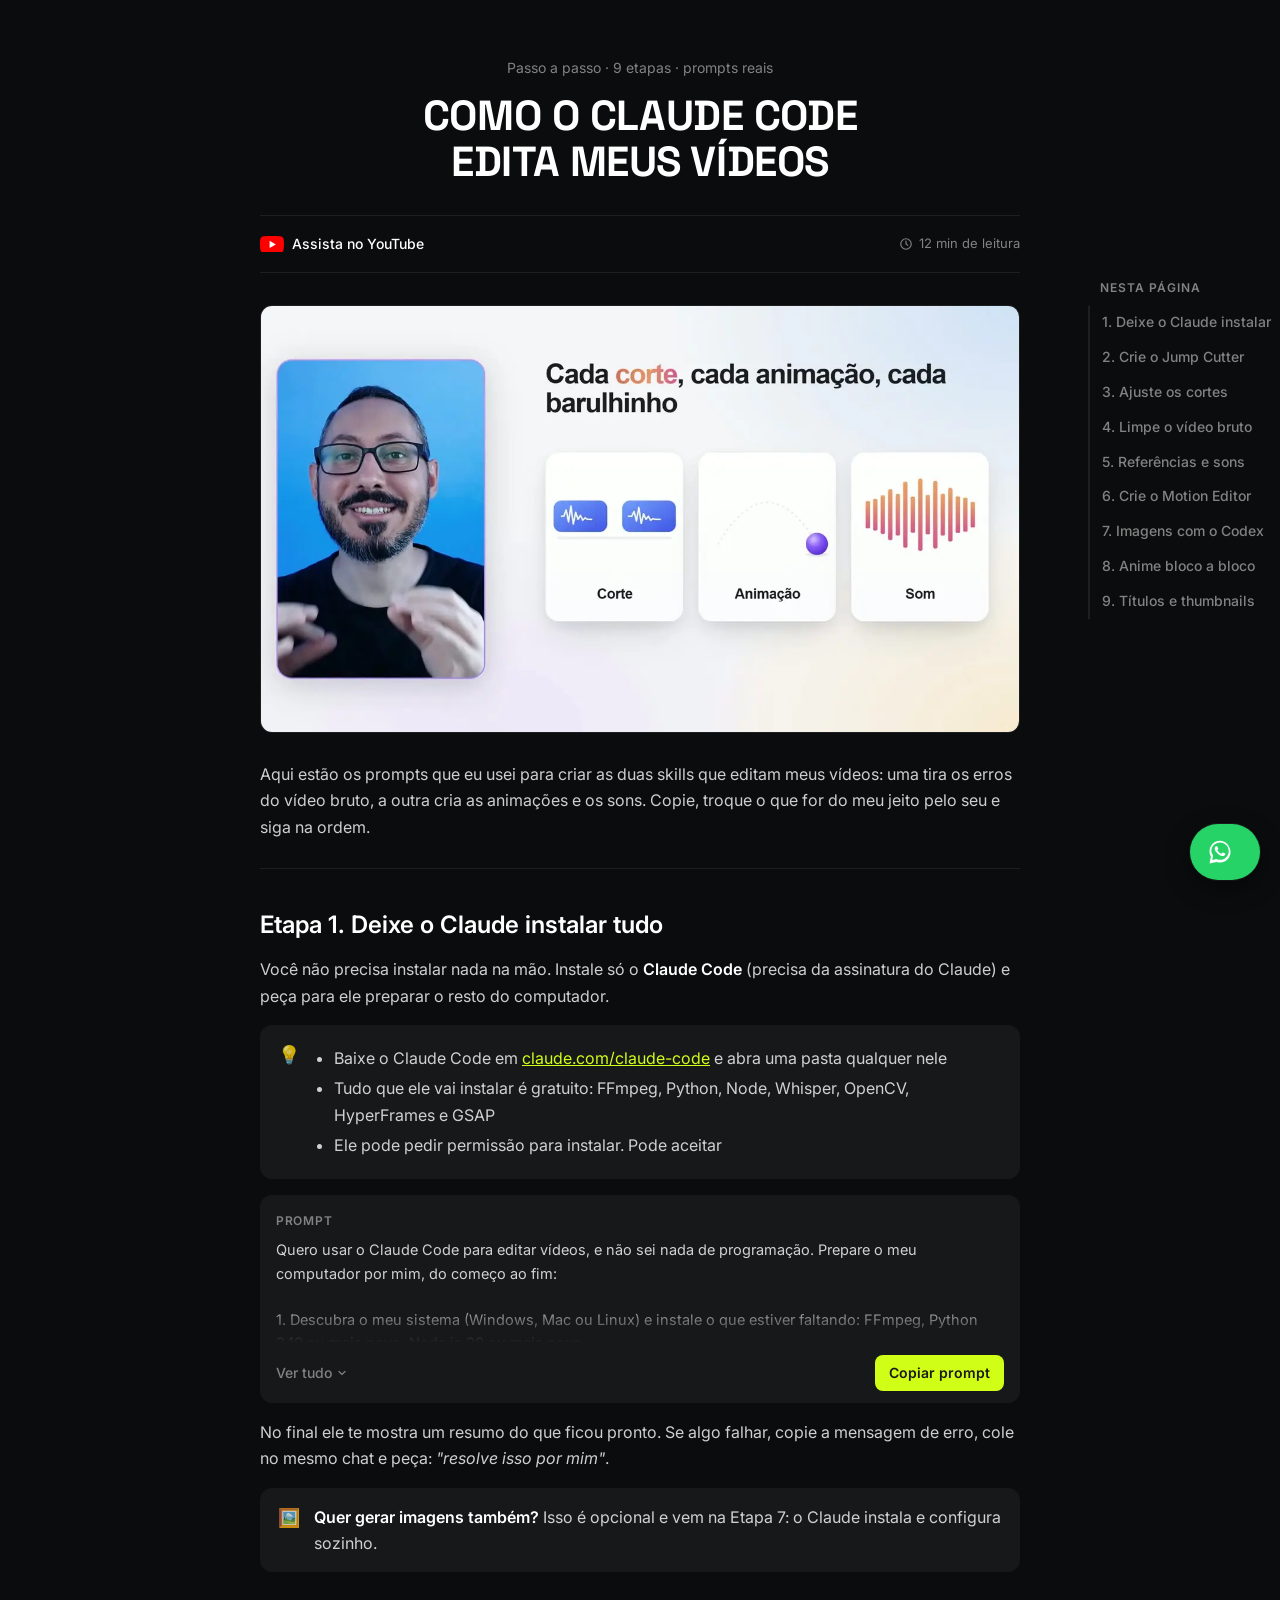
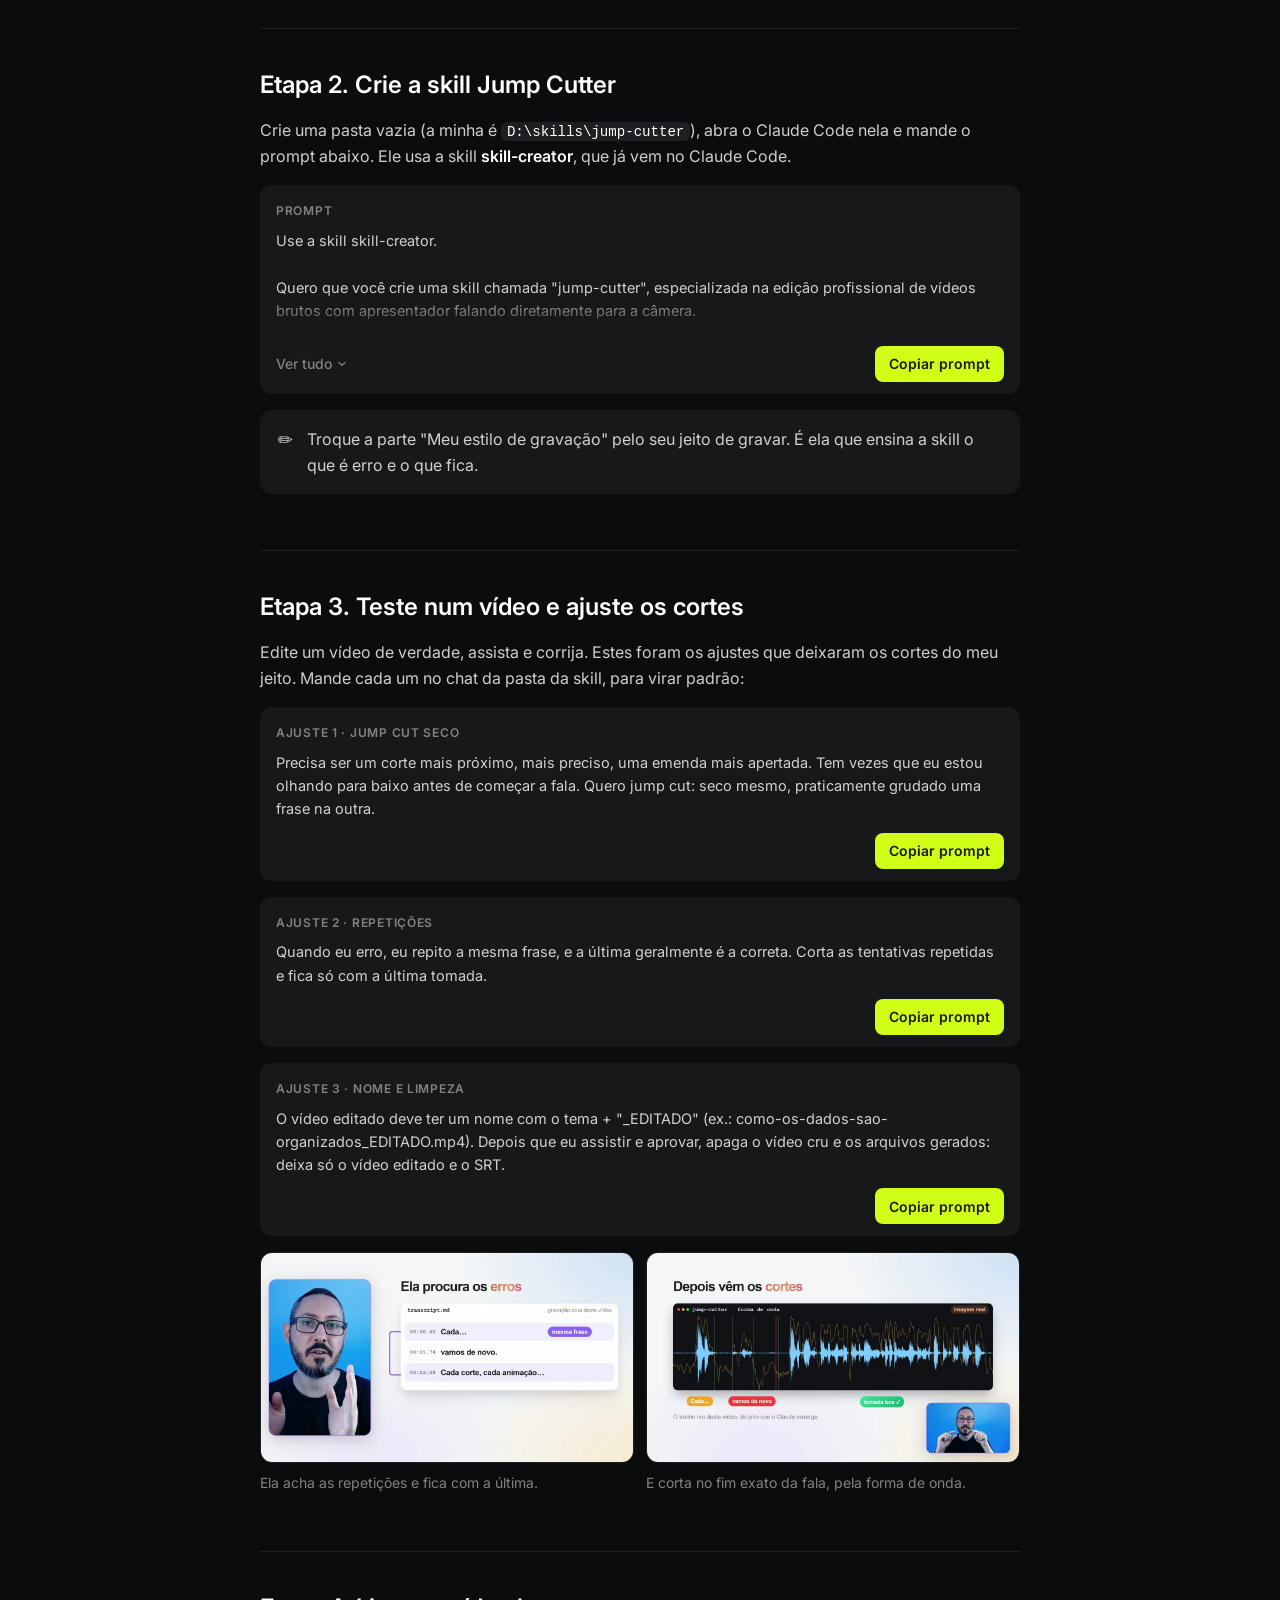
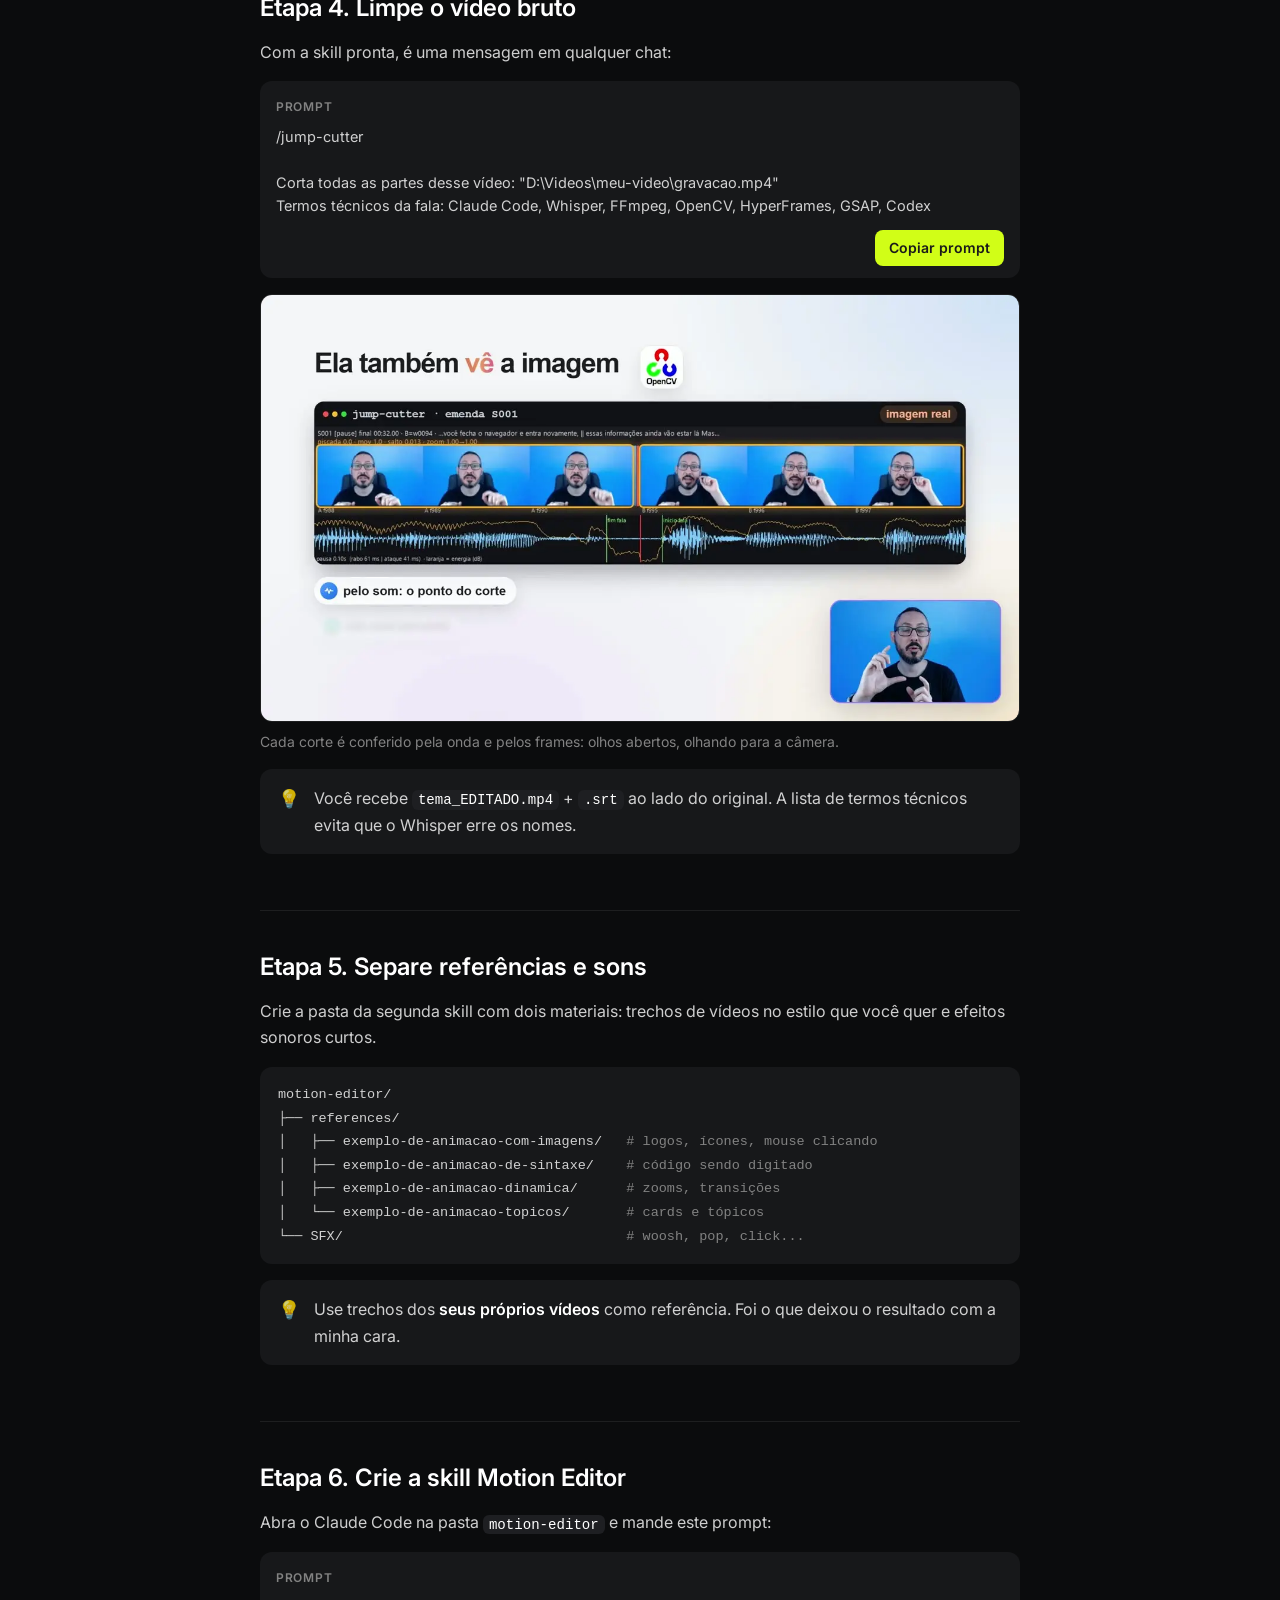
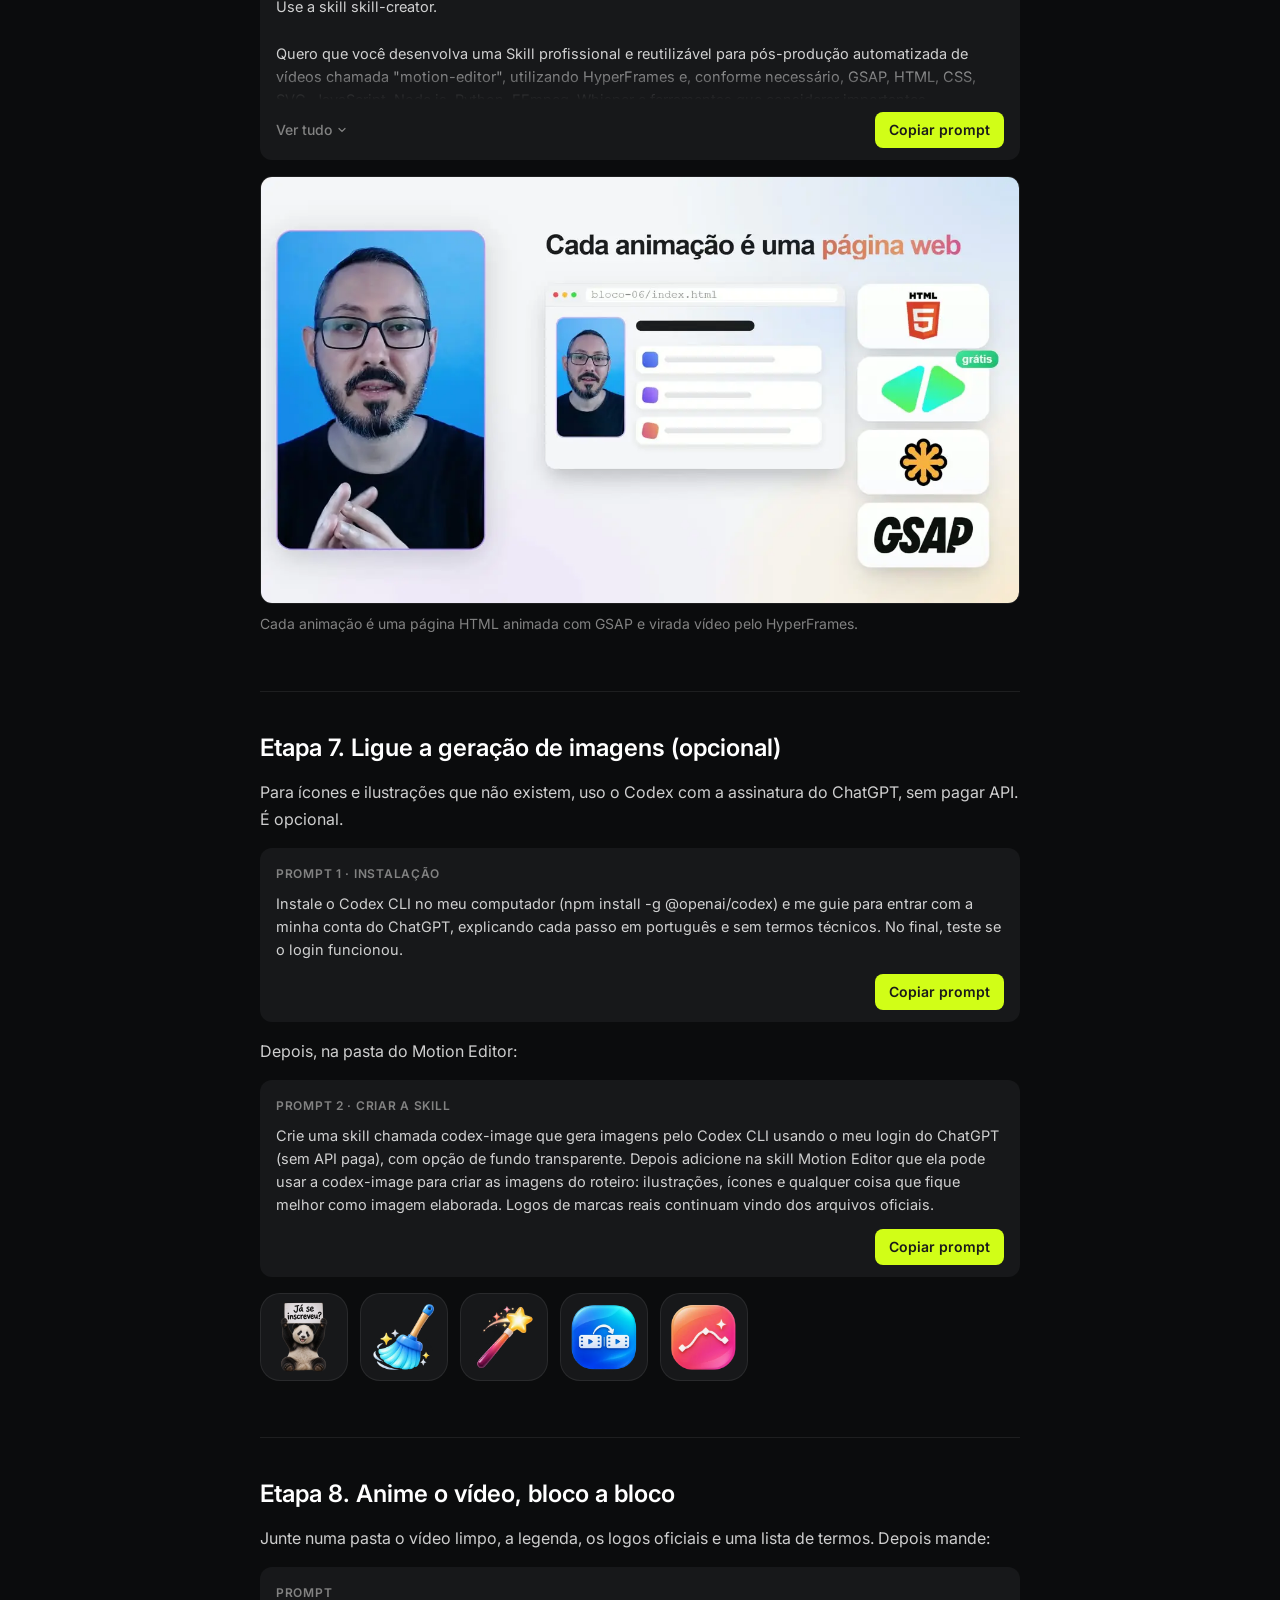
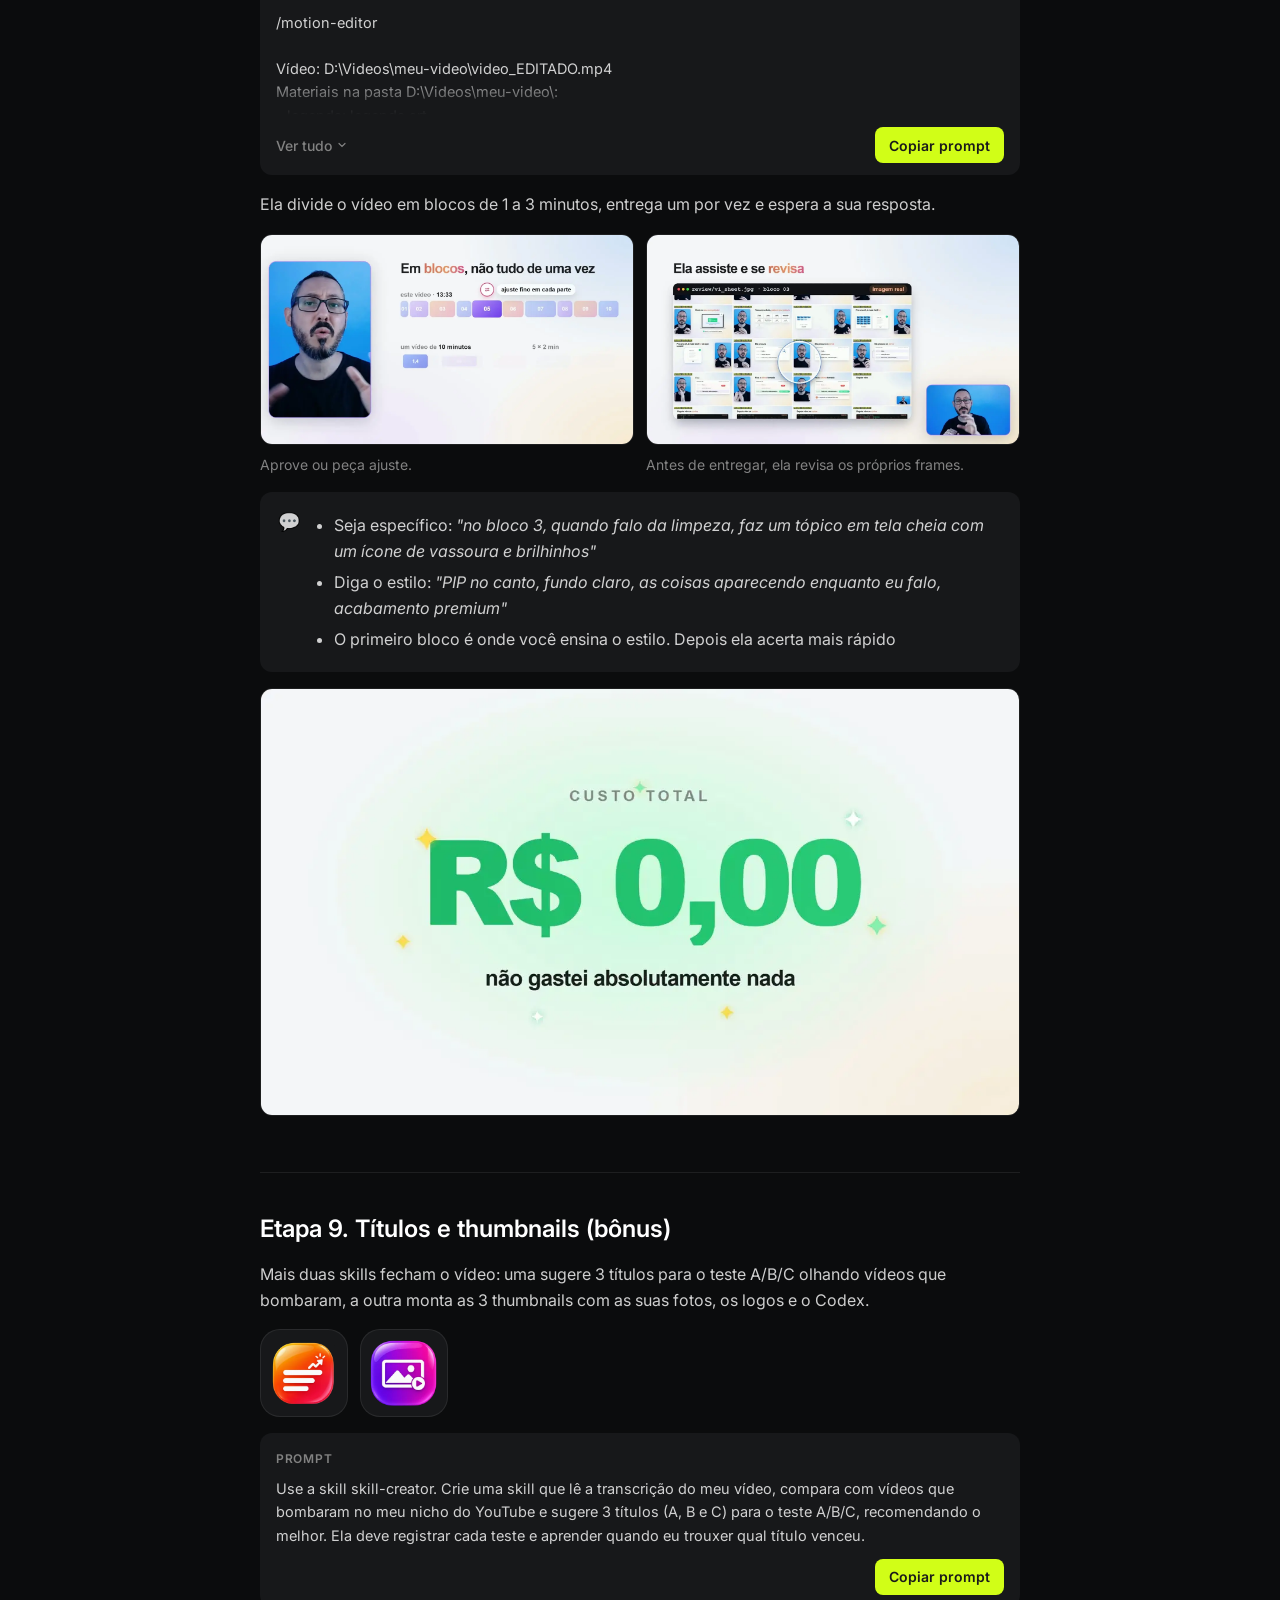
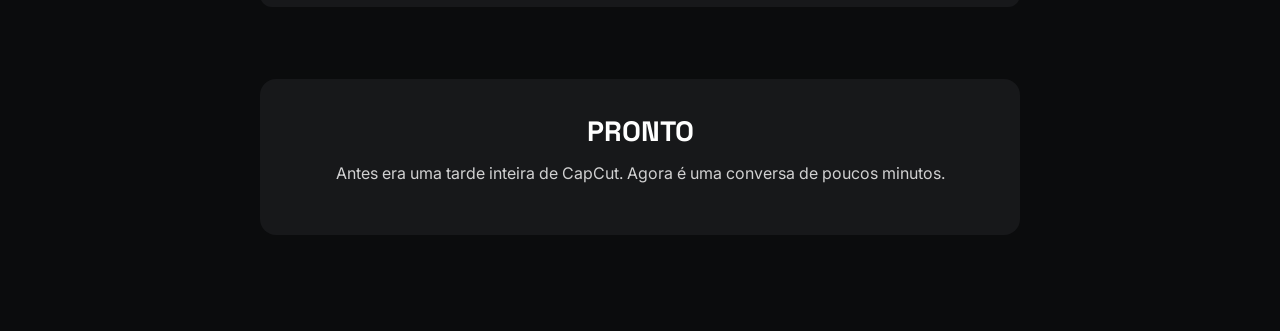
==== commit 06d852b8: "Blog na home, olhos que seguem o mouse e prévia de compartilhamento no tutorial Home em modo escuro " ====
--- a/editar-video-com-claude-code.html
+++ b/editar-video-com-claude-code.html
@@ -1,561 +1,587 @@
-<!doctype html>
-<html lang="pt-BR">
-<head>
-<meta charset="UTF-8" />
-<meta name="viewport" content="width=device-width, initial-scale=1" />
-<title>Claude Code Edita Vídeos</title>
-<meta name="description" content="Passo a passo com os prompts reais para criar as skills Jump Cutter e Motion Editor e fazer o Claude Code editar seus vídeos." />
-<link rel="preconnect" href="https://fonts.googleapis.com" />
-<link rel="preconnect" href="https://fonts.gstatic.com" crossorigin />
-<link href="https://fonts.googleapis.com/css2?family=Inter:wght@400;500;600;700&family=Space+Grotesk:wght@700&display=swap" rel="stylesheet" />
-<style>
-  :root {
-    --bg: #0B0C0D; --panel: #17181A; --panel-2: #1E1F22; --line: rgba(255,255,255,.08);
-    --ink: #FFFFFF; --text: rgba(255,255,255,.8); --muted: #828282;
-    --lime: #D1FE17; --lime-ink: #1A1A1A;
-    --sans: "Inter", ui-sans-serif, system-ui, -apple-system, "Segoe UI", sans-serif;
-    --display: "Space Grotesk", "Inter", ui-sans-serif, system-ui, sans-serif;
-    --mono: ui-monospace, "SF Mono", "Cascadia Code", Consolas, monospace;
-    color-scheme: dark;
-  }
-  * { box-sizing: border-box; }
-  html { scroll-behavior: smooth; scroll-padding-top: 32px; }
-  body { margin: 0; background: var(--bg); color: var(--text); font: 16px/1.65 var(--sans); -webkit-font-smoothing: antialiased; }
-  img { display: block; max-width: 100%; }
-  a { color: var(--lime); }
-  code { font: .88em var(--mono); background: var(--panel-2); padding: .12em .42em; border-radius: 6px; color: var(--ink); word-break: break-word; }
-  strong { color: var(--ink); font-weight: 600; }
-
-  .wrap { max-width: 720px; --w: 720px; margin: 0 auto; padding: 0 20px 96px; position: relative; }
-
-  /* cabeçalho */
-  .meta { text-align: center; color: var(--muted); font-size: 14px; padding-top: 56px; }
-  h1 span { display: block; }
-  h1 { font: 700 42px/1.1 var(--display); color: var(--ink); text-transform: uppercase; text-align: center; letter-spacing: -.01em; margin: 14px 0 30px; }
-  .byline { display: flex; align-items: center; gap: 12px; padding: 16px 0; border-top: 1px solid var(--line); border-bottom: 1px solid var(--line); }
-  .byline .av { width: 32px; height: 32px; border-radius: 50%; background: #2A2B2E; display: flex; align-items: center; justify-content: center; font-weight: 700; font-size: 13px; color: var(--ink); overflow: hidden; }
-  .byline .av img { width: 100%; height: 100%; object-fit: cover; }
-  .byline b { color: var(--ink); font-weight: 500; font-size: 14px; }
-  .byline .sp { flex: 1; }
-  .byline .chip { font-size: 13px; color: var(--muted); display: inline-flex; align-items: center; gap: 6px; }
-  .hero { margin: 32px 0 28px; border-radius: 12px; overflow: hidden; border: 1px solid var(--line); }
-  .intro p { margin: 0 0 6px; }
-
-  /* etapas */
-  .step { padding: 40px 0 8px; border-top: 1px solid var(--line); margin-top: 32px; }
-  .step:first-of-type { margin-top: 28px; }
-  h2 { font: 600 24px/1.3 var(--sans); color: var(--ink); margin: 0 0 16px; }
-  h3 { font: 600 18px/1.3 var(--sans); color: var(--ink); margin: 26px 0 12px; }
-  p { margin: 12px 0; }
-  ul { margin: 0; padding-left: 20px; } li { margin: 4px 0; }
-
-  figure { margin: 16px 0; }
-  figure img { border-radius: 12px; border: 1px solid var(--line); width: 100%; cursor: zoom-in; }
-  figcaption { color: var(--muted); font-size: 14px; margin-top: 8px; }
-  .duo { display: grid; grid-template-columns: 1fr 1fr; gap: 12px; margin: 16px 0; }
-  .duo figure { margin: 0; }
-  .icons { display: flex; gap: 12px; flex-wrap: wrap; margin: 16px 0; }
-  .icons img { width: 88px; height: 88px; border-radius: 20px; background: var(--panel); border: 1px solid var(--line); padding: 8px; }
-
-  .tip { display: flex; gap: 14px; background: var(--panel); border-radius: 12px; padding: 16px 18px; margin: 16px 0; }
-  .tip .e { font-size: 18px; line-height: 1.5; }
-  .tip ul, .tip p { margin: 0; }
-
-  /* caixa de prompt */
-  .prompt { background: var(--panel); border-radius: 12px; padding: 16px 16px 12px; margin: 16px 0; }
-  .prompt .lbl { font-size: 12px; font-weight: 600; letter-spacing: .06em; text-transform: uppercase; color: var(--muted); margin-bottom: 8px; }
-  .prompt pre { margin: 0; font: 14.5px/1.6 var(--sans); color: var(--text); white-space: pre-wrap; word-break: break-word; max-height: 7.2em; overflow: hidden; position: relative;
-    -webkit-mask-image: linear-gradient(#000 60%, transparent); mask-image: linear-gradient(#000 60%, transparent); }
-  .prompt.code pre { font: 14px/1.65 var(--mono); }
-  .prompt.open pre, .prompt.short pre { max-height: none; -webkit-mask-image: none; mask-image: none; }
-  .prompt .act { display: flex; align-items: center; gap: 8px; margin-top: 12px; }
-  .prompt .act .sp { flex: 1; }
-  .see { background: none; border: 0; color: var(--muted); font: 500 14px var(--sans); cursor: pointer; display: inline-flex; align-items: center; gap: 4px; padding: 6px 0; }
-  .see:hover { color: var(--ink); }
-  .see svg { transition: transform .2s; } .prompt.open .see svg { transform: rotate(180deg); }
-  .prompt.short .see { visibility: hidden; }
-  .btn { border: 0; border-radius: 8px; height: 36px; padding: 0 14px; font: 600 14px var(--sans); cursor: pointer; display: inline-flex; align-items: center; gap: 8px; }
-  .btn.copy { background: var(--lime); color: var(--lime-ink); }
-  .btn.copy:hover { filter: brightness(1.06); }
-  .btn.copy.ok { background: #FFFFFF; }
-
-  .tree { background: var(--panel); border-radius: 12px; padding: 16px 18px; font: 13.5px/1.75 var(--mono); color: var(--text); white-space: pre; overflow-x: auto; margin: 16px 0; }
-  .tree i { color: var(--muted); font-style: normal; }
-
-  .done { margin-top: 48px; text-align: center; padding: 36px 20px; background: var(--panel); border-radius: 16px; }
-  .done h2 { font: 700 28px/1.2 var(--display); text-transform: uppercase; margin-bottom: 8px; }
-
-  /* trilho das etapas (esquerda) */
-  .rail { position: fixed; top: 50%; transform: translateY(-50%); left: max(16px, calc(50% - 360px - 72px)); display: flex; flex-direction: column; align-items: center; gap: 10px; z-index: 5; opacity: 0; transition: opacity .3s; }
-  .rail.on { opacity: 1; }
-  .rail .n { font: 600 13px var(--sans); color: var(--ink); margin-bottom: 4px; }
-  .rail a { width: 4px; height: 12px; border-radius: 4px; background: rgba(255,255,255,.18); display: block; position: relative; transition: height .25s, background .25s; }
-  .rail a.on { height: 24px; background: var(--ink); }
-  .rail a.past { background: rgba(255,255,255,.45); }
-  .rail a span { position: absolute; left: 16px; top: 50%; transform: translateY(-50%); white-space: nowrap; background: var(--panel-2); color: var(--ink); font: 500 13px var(--sans); padding: 5px 10px; border-radius: 8px; opacity: 0; pointer-events: none; transition: opacity .15s; }
-  .rail a:hover span { opacity: 1; }
-  .bar { position: fixed; top: 0; left: 0; height: 2px; background: var(--lime); width: 0; z-index: 10; }
-
-  .lb { position: fixed; inset: 0; background: rgba(0,0,0,.88); display: none; align-items: center; justify-content: center; padding: 20px; z-index: 50; cursor: zoom-out; }
-  .lb.on { display: flex; } .lb img { max-height: 100%; border-radius: 12px; }
-  .toast { position: fixed; bottom: 24px; left: 50%; transform: translate(-50%, 16px); background: var(--lime); color: var(--lime-ink); font: 600 14px var(--sans); padding: 10px 16px; border-radius: 8px; opacity: 0; transition: .2s; z-index: 60; pointer-events: none; }
-  .toast.on { opacity: 1; transform: translate(-50%, 0); }
-
-  /* telas grandes: coluna mais larga + sumário à direita */
-  .toc { display: none; }
-  @media (min-width: 1280px) {
-    .wrap { max-width: 800px; --w: 800px; }
-    .rail { left: max(16px, calc(50% - 400px - 72px)); }
-    .toc { display: block; position: fixed; top: 50%; transform: translateY(-50%); left: calc(50% + 400px + 48px); width: 230px; max-height: 80vh; overflow: auto; z-index: 5; }
-    .toc .t { font: 600 12px var(--sans); letter-spacing: .08em; text-transform: uppercase; color: var(--muted); margin: 0 0 10px 12px; }
-    .toc a { display: block; color: var(--muted); text-decoration: none; font: 500 14px/1.35 var(--sans); padding: 8px 12px; border-left: 2px solid var(--line); transition: color .2s, border-color .2s; }
-    .toc a:hover { color: var(--ink); }
-    .toc a.on { color: var(--ink); border-left-color: var(--lime); }
-  }
-  @media (min-width: 1600px) {
-    .wrap { max-width: 860px; --w: 860px; }
-    .rail { left: max(16px, calc(50% - 430px - 72px)); }
-    .toc { left: calc(50% + 430px + 56px); width: 260px; }
-    body { font-size: 17px; }
-  }
-  /* botão flutuante do WhatsApp */
-  .wa { position: fixed; right: 20px; bottom: 20px; z-index: 40; display: flex; align-items: center; gap: 10px; background: #25D366; color: #fff; text-decoration: none; height: 56px; padding: 0 16px; border-radius: 999px; box-shadow: 0 8px 24px rgba(0,0,0,.45), 0 0 0 1px rgba(255,255,255,.08); font: 600 15px var(--sans); transition: transform .2s, box-shadow .2s; }
-  .wa:hover { transform: translateY(-2px); box-shadow: 0 12px 28px rgba(37,211,102,.35), 0 0 0 1px rgba(255,255,255,.12); }
-  .wa svg { width: 28px; height: 28px; flex: none; }
-  .wa span { max-width: 0; overflow: hidden; white-space: nowrap; transition: max-width .3s ease; }
-  .wa:hover span, .wa:focus-visible span { max-width: 190px; }
-  @media (max-width: 560px) { .wa { right: 14px; bottom: 14px; width: 54px; height: 54px; padding: 0; justify-content: center; } .wa span { display: none; } }
-  @media print { .wa { display: none; } }
-  @media (max-width: 900px) { .rail { display: none; } }
-  @media (max-width: 560px) {
-    h1 { font-size: 30px; } h1 span { display: inline; } .meta { padding-top: 36px; }
-    .duo { grid-template-columns: 1fr; }
-    .byline .chip.hide { display: none; }
-  }
-</style>
-</head>
-<body>
-<div class="bar" id="bar"></div>
-
-<nav class="rail" id="rail" aria-label="Etapas">
-  <div class="n" id="railn">01</div>
-  <a href="#e1"><span>1. Deixe o Claude instalar</span></a>
-  <a href="#e2"><span>2. Crie o Jump Cutter</span></a>
-  <a href="#e3"><span>3. Ajuste os cortes</span></a>
-  <a href="#e4"><span>4. Limpe o vídeo bruto</span></a>
-  <a href="#e5"><span>5. Referências e sons</span></a>
-  <a href="#e6"><span>6. Crie o Motion Editor</span></a>
-  <a href="#e7"><span>7. Imagens com o Codex</span></a>
-  <a href="#e8"><span>8. Anime bloco a bloco</span></a>
-  <a href="#e9"><span>9. Títulos e thumbnails</span></a>
-</nav>
-
-<aside class="toc" id="toc" aria-label="Nesta página">
-  <div class="t">Nesta página</div>
-  <a href="#e1">1. Deixe o Claude instalar</a>
-  <a href="#e2">2. Crie o Jump Cutter</a>
-  <a href="#e3">3. Ajuste os cortes</a>
-  <a href="#e4">4. Limpe o vídeo bruto</a>
-  <a href="#e5">5. Referências e sons</a>
-  <a href="#e6">6. Crie o Motion Editor</a>
-  <a href="#e7">7. Imagens com o Codex</a>
-  <a href="#e8">8. Anime bloco a bloco</a>
-  <a href="#e9">9. Títulos e thumbnails</a>
-</aside>
-
-<div class="wrap">
-  <div class="meta">Passo a passo · 9 etapas · prompts reais</div>
-  <h1><span>Como o Claude Code</span> <span>edita meus vídeos</span></h1>
-  <div class="byline">
-    <div class="av"><img src="[data-uri]" alt="" /></div>
-    <b>Jump Cutter + Motion Editor</b>
-    <span class="sp"></span>
-    <span class="chip">R$ 0 a mais</span>
-    <span class="chip hide">· ~5% da cota por vídeo</span>
-  </div>
-  <div class="hero"><img src="[data-uri]" alt="Vídeo editado pelo Claude Code" /></div>
-  <div class="intro">
-    <p>Aqui estão os prompts que eu usei para criar as duas skills que editam meus vídeos: uma tira os erros do vídeo bruto, a outra cria as animações e os sons. Copie, troque o que for do meu jeito pelo seu e siga na ordem.</p>
-  </div>
-
-  <!-- 1 -->
-  <section class="step" id="e1">
-    <h2>Etapa 1. Deixe o Claude instalar tudo</h2>
-    <p>Você não precisa instalar nada na mão. Instale só o <strong>Claude Code</strong> (precisa da assinatura do Claude) e peça para ele preparar o resto do computador.</p>
-    <div class="tip"><span class="e">💡</span><ul>
-      <li>Baixe o Claude Code em <a href="https://claude.com/claude-code" target="_blank" rel="noopener">claude.com/claude-code</a> e abra uma pasta qualquer nele</li>
-      <li>Tudo que ele vai instalar é gratuito: FFmpeg, Python, Node, Whisper, OpenCV, HyperFrames e GSAP</li>
-      <li>Ele pode pedir permissão para instalar. Pode aceitar</li>
-    </ul></div>
-    <div class="prompt"><div class="lbl">Prompt</div><pre>Quero usar o Claude Code para editar vídeos, e não sei nada de programação. Prepare o meu computador por mim, do começo ao fim:
-
-1. Descubra o meu sistema (Windows, Mac ou Linux) e instale o que estiver faltando: FFmpeg, Python 3.10 ou mais novo, Node.js 20 ou mais novo.
-2. Instale as bibliotecas de Python: faster-whisper, numpy e opencv-python-headless na versão MENOR que 5 (a versão 5 não tem a detecção de rosto de que vou precisar).
-3. Instale as skills oficiais do HyperFrames: hyperframes, hyperframes-cli e hyperframes-registry.
-4. Teste cada ferramenta e me mostre uma lista simples: o que já estava instalado, o que você instalou e se está tudo funcionando.
-
-Fale comigo em português, sem termos técnicos. Se algo precisar da minha ação, me diga exatamente o que clicar ou digitar. Não apague nem altere nada que já exista no computador.</pre>
-      <div class="act"><button class="see">Ver tudo <svg width="12" height="12" viewBox="0 0 24 24"><path d="M6 9l6 6 6-6" fill="none" stroke="currentColor" stroke-width="2.4" stroke-linecap="round"/></svg></button><span class="sp"></span><button class="btn copy">Copiar prompt</button></div></div>
-    <p>No final ele te mostra um resumo do que ficou pronto. Se algo falhar, copie a mensagem de erro, cole no mesmo chat e peça: <em>"resolve isso por mim"</em>.</p>
-    <div class="tip"><span class="e">🖼️</span><p><strong>Quer gerar imagens também?</strong> Isso é opcional e vem na Etapa 7: o Claude instala e configura sozinho.</p></div>
-  </section>
-
-  <!-- 2 -->
-  <section class="step" id="e2">
-    <h2>Etapa 2. Crie a skill Jump Cutter</h2>
-    <p>Crie uma pasta vazia (a minha é <code>D:\skills\jump-cutter</code>), abra o Claude Code nela e mande o prompt abaixo. Ele usa a skill <strong>skill-creator</strong>, que já vem no Claude Code.</p>
-    <div class="prompt"><div class="lbl">Prompt</div><pre>Use a skill skill-creator.
-
-Quero que você crie uma skill chamada "jump-cutter", especializada na edição profissional de vídeos brutos com apresentador falando diretamente para a câmera.
-
-Objetivo:
-
-Transformar gravações contínuas em vídeos com cortes limpos, ritmo agradável e aparência natural, preservando o conteúdo e o estilo original do apresentador.
-
-A skill deve atuar como um editor de vídeos experiente, tomando decisões com base no conteúdo da fala, na análise do áudio e na continuidade visual.
-
-Meu estilo de gravação:
-
-Normalmente, gravo vídeos de forma contínua, sem interromper a gravação quando cometo erros.
-
-Quando erro alguma palavra ou frase, simplesmente repito aquele trecho até conseguir uma tomada satisfatória.
-
-Por isso, a skill precisa identificar essas tentativas, descartar os erros e manter as melhores versões, reconstruindo uma fala contínua e coerente.
-
-Regra principal: precisão dos cortes!
-Esta é a regra mais importante de toda a edição.
-Os cortes devem ser feitos observando cuidadosamente a forma de onda do áudio e os frames do vídeo.
-
-* Fim do trecho: cortar o mais próximo possível do final real da fala, sem eliminar fonemas ou terminações das palavras.
-* Início do próximo trecho: começar próximo do primeiro som da fala seguinte, sem deixar silêncios desnecessários.
-* Emenda: unir os trechos de maneira que o áudio tenha continuidade e a conversa pareça natural.
-* Continuidade visual: observar os frames próximos dos cortes e dar preferência aos momentos em que estou olhando diretamente para a câmera, evitando cortes durante movimentos bruscos, piscadas ou expressões estranhas.
-
-O áudio deve orientar a precisão do corte, mas a imagem também precisa ser considerada.
-Não aplicar margens fixas ou cortes automáticos cegamente. Cada transição deve ser analisada conforme o contexto.
-Processo de edição
-Siga este fluxo de trabalho:
-
-1. Transcrição e compreensão: transcrever e analisar a gravação, compreendendo o conteúdo e identificando erros, repetições, pausas e retomadas de fala.
-2. Seleção dos melhores takes: identificar tentativas repetidas, eliminar versões descartadas e escolher as melhores tomadas, preservando o sentido da explicação.
-3. Limpeza de silêncios: remover intervalos desnecessários entre falas, mas preservar pausas naturais que contribuam para a compreensão e o ritmo.
-4. Refinamento dos cortes: ajustar cada ponto de entrada e saída com precisão de frames, analisando o áudio e verificando possíveis estalos, palavras cortadas ou transições artificiais.
-5. Continuidade visual: identificar saltos visuais desagradáveis. Quando necessário, utilizar pequenos ajustes de enquadramento ou elementos de apoio disponíveis, sem exageros e sem comprometer a naturalidade.
-6. Revisão final: primeiro revisar o vídeo visualmente, observando os cortes e movimentos. Depois, revisar apenas ouvindo o áudio, verificando fluidez, pausas, ritmo e continuidade.
-
-
-Desenvolva a skill para executar esse processo de forma automatizada, utilizando as ferramentas e bibliotecas mais adequadas para análise de áudio, transcrição, inspeção de frames e edição de vídeo.
-
-O objetivo final é reproduzir o trabalho de um editor humano cuidadoso, e não simplesmente executar uma ferramenta de remoção automática de silêncios.</pre>
-      <div class="act"><button class="see">Ver tudo <svg width="12" height="12" viewBox="0 0 24 24"><path d="M6 9l6 6 6-6" fill="none" stroke="currentColor" stroke-width="2.4" stroke-linecap="round"/></svg></button><span class="sp"></span><button class="btn copy">Copiar prompt</button></div></div>
-    <div class="tip"><span class="e">✏️</span><p>Troque a parte "Meu estilo de gravação" pelo seu jeito de gravar. É ela que ensina a skill o que é erro e o que fica.</p></div>
-  </section>
-
-  <!-- 3 -->
-  <section class="step" id="e3">
-    <h2>Etapa 3. Teste num vídeo e ajuste os cortes</h2>
-    <p>Edite um vídeo de verdade, assista e corrija. Estes foram os ajustes que deixaram os cortes do meu jeito. Mande cada um no chat da pasta da skill, para virar padrão:</p>
-    <div class="prompt short"><div class="lbl">Ajuste 1 · jump cut seco</div><pre>Precisa ser um corte mais próximo, mais preciso, uma emenda mais apertada. Tem vezes que eu estou olhando para baixo antes de começar a fala. Quero jump cut: seco mesmo, praticamente grudado uma frase na outra.</pre>
-      <div class="act"><button class="see">Ver tudo</button><span class="sp"></span><button class="btn copy">Copiar prompt</button></div></div>
-    <div class="prompt short"><div class="lbl">Ajuste 2 · repetições</div><pre>Quando eu erro, eu repito a mesma frase, e a última geralmente é a correta. Corta as tentativas repetidas e fica só com a última tomada.</pre>
-      <div class="act"><button class="see">Ver tudo</button><span class="sp"></span><button class="btn copy">Copiar prompt</button></div></div>
-    <div class="prompt short"><div class="lbl">Ajuste 3 · nome e limpeza</div><pre>O vídeo editado deve ter um nome com o tema + "_EDITADO" (ex.: como-os-dados-sao-organizados_EDITADO.mp4). Depois que eu assistir e aprovar, apaga o vídeo cru e os arquivos gerados: deixa só o vídeo editado e o SRT.</pre>
-      <div class="act"><button class="see">Ver tudo</button><span class="sp"></span><button class="btn copy">Copiar prompt</button></div></div>
-    <div class="duo">
-      <figure><img src="[data-uri]" alt="Tentativas repetidas na transcrição" data-lb /><figcaption>Ela acha as repetições e fica com a última.</figcaption></figure>
-      <figure><img src="[data-uri]" alt="Forma de onda real com o ponto de corte" data-lb /><figcaption>E corta no fim exato da fala, pela forma de onda.</figcaption></figure>
-    </div>
-  </section>
-
-  <!-- 4 -->
-  <section class="step" id="e4">
-    <h2>Etapa 4. Limpe o vídeo bruto</h2>
-    <p>Com a skill pronta, é uma mensagem em qualquer chat:</p>
-    <div class="prompt short"><div class="lbl">Prompt</div><pre>/jump-cutter
-
-Corta todas as partes desse vídeo: "D:\Videos\meu-video\gravacao.mp4"
-Termos técnicos da fala: Claude Code, Whisper, FFmpeg, OpenCV, HyperFrames, GSAP, Codex</pre>
-      <div class="act"><button class="see">Ver tudo</button><span class="sp"></span><button class="btn copy">Copiar prompt</button></div></div>
-    <figure><img src="[data-uri]" alt="Folha de emenda com frames e forma de onda" data-lb /><figcaption>Cada corte é conferido pela onda e pelos frames: olhos abertos, olhando para a câmera.</figcaption></figure>
-    <div class="tip"><span class="e">💡</span><p>Você recebe <code>tema_EDITADO.mp4</code> + <code>.srt</code> ao lado do original. A lista de termos técnicos evita que o Whisper erre os nomes.</p></div>
-  </section>
-
-  <!-- 5 -->
-  <section class="step" id="e5">
-    <h2>Etapa 5. Separe referências e sons</h2>
-    <p>Crie a pasta da segunda skill com dois materiais: trechos de vídeos no estilo que você quer e efeitos sonoros curtos.</p>
-    <div class="tree">motion-editor/
-├── references/
-│   ├── exemplo-de-animacao-com-imagens/   <i># logos, ícones, mouse clicando</i>
-│   ├── exemplo-de-animacao-de-sintaxe/    <i># código sendo digitado</i>
-│   ├── exemplo-de-animacao-dinamica/      <i># zooms, transições</i>
-│   └── exemplo-de-animacao-topicos/       <i># cards e tópicos</i>
-└── SFX/                                   <i># woosh, pop, click...</i></div>
-    <div class="tip"><span class="e">💡</span><p>Use trechos dos <strong>seus próprios vídeos</strong> como referência. Foi o que deixou o resultado com a minha cara.</p></div>
-  </section>
-
-  <!-- 6 -->
-  <section class="step" id="e6">
-    <h2>Etapa 6. Crie a skill Motion Editor</h2>
-    <p>Abra o Claude Code na pasta <code>motion-editor</code> e mande este prompt:</p>
-    <div class="prompt"><div class="lbl">Prompt</div><pre>Use a skill skill-creator.
-
-Quero que você desenvolva uma Skill profissional e reutilizável para pós-produção automatizada de vídeos chamada "motion-editor", utilizando HyperFrames e, conforme necessário, GSAP, HTML, CSS, SVG, JavaScript, Node.js, Python, FFmpeg, Whisper e ferramentas que considerar importantes.
-A ideia é transformar o Claude Code em uma espécie de editor audiovisual inteligente, capaz de receber um vídeo previamente editado, compreender o conteúdo da narração e enriquecê-lo com animações, motion graphics, B-rolls, Picture in Picture (PIP), diagramas, elementos gráficos e efeitos sonoros.
-Não quero apenas adicionar efeitos genéricos ao vídeo. Quero que você trabalhe como um diretor criativo, motion designer e editor profissional, escolhendo as melhores soluções visuais para tornar cada explicação mais didática, interessante e envolvente.
-Você terá liberdade para tomar decisões criativas e técnicas. O importante é compreender a intenção do projeto e produzir um resultado de alta qualidade.
-1. Biblioteca de referências visuais
-Na raiz do projeto existe uma pasta chamada `references/`, organizada em subpastas com diferentes estilos de animação.
-Inicialmente, teremos quatro categorias:
-
-* Animações com imagens: apresentação dinâmica de imagens, logotipos, ícones e ilustrações previamente fornecidos. Esses elementos podem aparecer progressivamente, com efeitos de fade, movimentos suaves, mudanças de escala e até interações simuladas com um cursor de mouse que se movimenta, clica e revela os elementos. O objetivo é transformar recursos estáticos em apresentações visuais envolventes e sincronizadas com a narração.
-* Animações de sintaxe: demonstrações de códigos e linguagens de programação, utilizando interfaces semelhantes às de editores profissionais. O código pode ser escrito progressivamente, com cursor de digitação, realce de sintaxe, destaques e movimentos que acompanham a explicação.
-* Animações dinâmicas: composições mais expressivas, com movimentação de elementos, zooms, transformações, mudanças de layout, transições e outros recursos que tornem o vídeo mais moderno e envolvente.
-* Animações de tópicos: apresentações organizadas e progressivas de conceitos, etapas e informações, utilizando textos, cards, destaques e elementos gráficos que aparecem conforme o raciocínio se desenvolve.
-
-Cada pasta poderá conter vídeos de referência, arquivos SRT e sequências de frames.
-Quero que você estude cuidadosamente esses materiais para compreender a linguagem visual, o ritmo, as composições, os movimentos e o acabamento que esperamos.
-As referências são uma fonte de inspiração, não modelos rígidos.
-Você não precisa reproduzir as mesmas animações. Pode adaptar técnicas, combinar estilos e criar composições completamente novas sempre que isso resultar em uma explicação visual melhor.
-Inclusive, os estilos podem ser combinados livremente. Uma animação de sintaxe pode utilizar movimentos de câmera, uma apresentação de imagens pode incorporar tópicos e assim por diante.
-A biblioteca também deverá permitir que novas pastas e referências sejam adicionadas futuramente, ampliando as possibilidades criativas da Skill.
-2. Biblioteca de efeitos sonoros
-Na raiz do projeto também existe uma pasta chamada `SFX/`, contendo efeitos sonoros para utilização nas edições.
-Analise e catalogue esses arquivos para escolher os sons mais adequados a cada situação.
-Os efeitos poderão acompanhar aparições de elementos, transições, movimentos, cliques, destaques e outras interações visuais.
-Quero que os efeitos sejam utilizados com bom senso, de maneira natural e sincronizada com as animações.
-A narração deve permanecer sempre clara e em primeiro plano.
-Não adicione música de fundo, a menos que eu solicite.
-3. Análise e compreensão do vídeo original
-Os vídeos fornecidos já estarão previamente editados, com os cortes principais realizados e a narrativa definida.
-Sua responsabilidade será trabalhar na pós-produção visual, preservando o conteúdo original.
-Antes de começar, analise o vídeo para identificar suas características técnicas e compreender tudo o que está sendo explicado.
-Utilize ferramentas como FFprobe, FFmpeg e Whisper, ou alternativas adequadas, para analisar o arquivo e obter uma transcrição sincronizada com a narração.
-Caso eu forneça um SRT ou uma transcrição, utilize esse material como ponto de partida, verificando sua precisão.
-É especialmente importante compreender em que momento cada informação é mencionada, porque as animações devem acompanhar o raciocínio do apresentador.
-Por exemplo, se eu disser:
-"Algumas das linguagens mais populares são PHP, JavaScript com Node.js, Python e Java."
-Você poderá criar uma composição em que cada linguagem aparece exatamente quando é mencionada.
-A intenção é que texto, imagem, movimento e efeitos sonoros trabalhem juntos, acompanhando naturalmente a explicação.
-4. Direção criativa e escolhas visuais
-Esta é uma das partes mais importantes da Skill.
-Não quero que você simplesmente selecione uma animação da biblioteca e a repita ao longo do vídeo.
-Quero que você interprete o conteúdo de cada trecho e escolha a melhor maneira de representá-lo visualmente.
-Você poderá trabalhar com diferentes recursos, incluindo:
-Picture in Picture (PIP)
-O apresentador poderá aparecer em uma área menor da tela enquanto outros conteúdos são apresentados.
-Não quero que o PIP tenha sempre a mesma posição ou o mesmo formato.
-Dependendo da composição, ele poderá aparecer à esquerda, à direita, em um canto, na parte inferior ou em qualquer posição que faça sentido.
-O tamanho, o enquadramento e o posicionamento deverão ser definidos de acordo com os elementos que estão sendo apresentados.
-Você também poderá criar transições suaves entre diferentes composições.
-O importante é manter um layout equilibrado, valorizar o conteúdo e preservar um bom enquadramento do apresentador.
-B-rolls
-Quando for interessante, você poderá substituir temporariamente a imagem do apresentador por uma composição em tela cheia.
-Essas composições poderão incluir interfaces, simulações de navegação, animações de código, diagramas, ilustrações, gráficos, comparações, animações SVG ou outros recursos visuais.
-Os B-rolls devem ajudar o espectador a compreender o assunto, não simplesmente preencher espaços.
-Motion graphics sobre o apresentador
-Em outros momentos, pode ser mais interessante manter o apresentador em tela cheia e acrescentar elementos visuais discretos, como palavras-chave, ícones, indicadores, setas ou destaques.
-Esses elementos devem complementar a explicação sem atrapalhar o rosto ou outras informações importantes.
-Liberdade criativa
-Esses são apenas exemplos.
-Você poderá criar telas divididas, composições em camadas, animações tipográficas, sequências de cards, transições inteligentes e qualquer outra solução que considere adequada.
-Não é necessário manter animações durante todo o vídeo. Alguns momentos podem funcionar melhor apenas com o apresentador.
-O objetivo é encontrar um equilíbrio entre dinamismo, clareza e elegância.
-Quero que o resultado pareça uma edição profissional, com decisões criativas intencionais, e não uma coleção de efeitos aleatórios.
-5. Qualidade e identidade visual
-Utilize o HyperFrames como principal ferramenta para criar e renderizar as composições, aproveitando os recursos e integrações mais adequados.
-Busque um visual moderno, limpo e sofisticado, com atenção especial à tipografia, hierarquia visual, alinhamento, espaçamento, cores, movimentos e transições.
-As animações devem ser fluidas e naturais, com um ritmo adequado ao conteúdo.
-Evite efeitos exagerados, elementos desalinhados, informações difíceis de ler e composições que pareçam apresentações de slides improvisadas.
-Prefiro uma animação simples e muito bem executada a uma composição complexa que prejudique a clareza.
-Mantenha uma identidade visual coerente entre as diferentes cenas, mas sem comprometer a variedade criativa.
-6. Preservação do vídeo original
-O vídeo recebido já estará editado e deverá continuar sendo a base de toda a produção.
-Não altere os cortes originais, a ordem das falas, a velocidade de reprodução ou a duração do vídeo.
-As animações, os B-rolls, os efeitos e as composições PIP deverão ser incorporados à timeline existente, respeitando o sincronismo da narração.
-Quando utilizar o apresentador em PIP ou em outras composições, mantenha sua imagem sincronizada com o vídeo original, sem duplicar o áudio.
-O resultado final deverá preservar integralmente a narrativa e a duração do material recebido.
-7. Edição por blocos e aprovação
-Quero que a produção seja organizada em blocos curtos, definidos de acordo com o contexto da narrativa.
-Por exemplo, um vídeo de 20 minutos poderia ser dividido em aproximadamente 10 blocos de 2 minutos.
-Entretanto, essa divisão não deve ser rígida. Analise a transcrição completa e identifique os momentos naturais de mudança de assunto ou conclusão de um raciocínio.
-Como referência, prefira blocos de aproximadamente 1 a 3 minutos, mas respeite a continuidade da explicação.
-Planejamento inicial
-Antes de começar a edição, analise o vídeo completo e prepare um planejamento com todos os blocos identificados.
-Para cada bloco, indique o timestamp de início e término, o assunto principal e algumas ideias iniciais de recursos visuais que poderão ser utilizados.
-Mantenha esse planejamento salvo no projeto, juntamente com o andamento de cada bloco, para que possamos acompanhar a produção e retomar o trabalho posteriormente.
-Produção incremental
-Não quero que o vídeo inteiro seja produzido de uma única vez.
-O processo deverá funcionar assim:
-
-1. Analise o vídeo completo e organize os blocos.
-2. Comece a produção exclusivamente pelo primeiro bloco.
-3. Crie as animações, composições, B-rolls e efeitos sonoros necessários.
-4. Renderize esse trecho como um vídeo independente.
-5. Revise o resultado, identifique possíveis problemas e faça os ajustes necessários.
-6. Disponibilize o bloco para minha avaliação.
-
-Aguarde minha aprovação antes de começar a produzir o próximo bloco.
-Se eu solicitar alterações, trabalhe apenas no bloco correspondente e apresente uma nova versão.
-Depois da aprovação, avance para o próximo, repetindo esse processo até concluirmos o vídeo.
-Não é necessário pedir minha autorização para cada decisão criativa ou técnica dentro do bloco. Quero que você trabalhe com autonomia, respeitando apenas essa etapa de aprovação entre os blocos.
-Continuidade entre os blocos
-Embora sejam produzidos separadamente, todos os blocos devem formar uma edição contínua.
-Mantenha coerência visual, preserve os tempos originais e cuide das transições para evitar interrupções perceptíveis entre os trechos.
-Organize os arquivos para que cada bloco possa ser revisado ou modificado sem precisar reconstruir todo o projeto.
-Montagem final
-Quando todos os blocos estiverem aprovados, faça a montagem do vídeo completo.
-Verifique a continuidade das cenas, a sincronização audiovisual e a integridade da edição.
-O arquivo final deverá preservar a duração original, sem cortes acidentais, frames duplicados ou interrupções na narração.
-8. Implementação da Skill
-Quero que você crie efetivamente uma Skill reutilizável para o Claude Code, seguindo as boas práticas e a estrutura recomendada para esse tipo de recurso.
-Utilize um `SKILL.md` para as instruções principais e organize os demais arquivos, scripts e materiais da maneira que considerar mais adequada.
-A Skill deverá aproveitar o HyperFrames e as tecnologias mencionadas anteriormente, escolhendo as melhores abordagens para cada necessidade.
-Prefira aproveitar recursos oficiais e soluções existentes quando forem adequados, em vez de recriar funcionalidades desnecessariamente.
-O objetivo é que essa Skill possa ser utilizada em diferentes projetos de vídeo, e não apenas nesta primeira produção.
-Ela deverá saber trabalhar com os materiais fornecidos, consultar as bibliotecas de referência e efeitos sonoros, planejar a edição e produzir os blocos de maneira organizada.
-Também quero que seja possível interromper um projeto e retomá-lo posteriormente, preservando o planejamento, os arquivos e as aprovações já realizadas.
-Você tem liberdade para definir a arquitetura e resolver os detalhes técnicos da implementação.
-9. Revisão e validação
-Não considere um bloco concluído apenas porque o código foi executado ou a renderização terminou.
-Quero que você também avalie o resultado audiovisual.
-Sempre que necessário, examine frames, renderize amostras e verifique a aparência das composições.
-Observe especialmente a legibilidade dos textos, o posicionamento dos elementos, a qualidade dos movimentos, a sincronização das animações e o equilíbrio dos efeitos sonoros.
-Corrija os problemas que identificar antes de apresentar o bloco para minha avaliação.
-Também verifique as características técnicas dos arquivos exportados e a integridade dos vídeos.
-10. Resultado esperado
-Quero uma Skill capaz de atuar como um verdadeiro assistente de pós-produção audiovisual.
-Ela deverá combinar interpretação do conteúdo, criatividade, programação e ferramentas de composição para transformar vídeos já editados em apresentações visualmente mais ricas, profissionais e didáticas.
-A biblioteca `references/` servirá como uma fonte permanente de inspiração visual, enquanto a pasta `SFX/` fornecerá recursos sonoros para complementar as animações.
-Conforme novas referências forem adicionadas, a Skill deverá conseguir aproveitá-las em projetos futuros.
-O mais importante é que você compreenda a intenção por trás de cada explicação e tenha liberdade para encontrar a melhor solução visual.
-Não quero limitar sua criatividade com regras excessivamente rígidas ou determinar antecipadamente como cada animação deve ser construída.
-Quero que você utilize sua capacidade de análise, direção criativa e desenvolvimento para tomar boas decisões, produzir resultados de alta qualidade e aprimorar continuamente o processo.
-Implemente a Skill de maneira funcional e reutilizável, utilizando os recursos disponíveis no projeto e validando seu funcionamento na prática.</pre>
-      <div class="act"><button class="see">Ver tudo <svg width="12" height="12" viewBox="0 0 24 24"><path d="M6 9l6 6 6-6" fill="none" stroke="currentColor" stroke-width="2.4" stroke-linecap="round"/></svg></button><span class="sp"></span><button class="btn copy">Copiar prompt</button></div></div>
-    <figure><img src="[data-uri]" alt="Cada animação é uma página HTML" data-lb /><figcaption>Cada animação é uma página HTML animada com GSAP e virada vídeo pelo HyperFrames.</figcaption></figure>
-  </section>
-
-  <!-- 7 -->
-  <section class="step" id="e7">
-    <h2>Etapa 7. Ligue a geração de imagens (opcional)</h2>
-    <p>Para ícones e ilustrações que não existem, uso o Codex com a assinatura do ChatGPT, sem pagar API. É opcional.</p>
-    <div class="prompt short"><div class="lbl">Prompt 1 · instalação</div><pre>Instale o Codex CLI no meu computador (npm install -g @openai/codex) e me guie para entrar com a minha conta do ChatGPT, explicando cada passo em português e sem termos técnicos. No final, teste se o login funcionou.</pre>
-      <div class="act"><button class="see">Ver tudo</button><span class="sp"></span><button class="btn copy">Copiar prompt</button></div></div>
-    <p>Depois, na pasta do Motion Editor:</p>
-    <div class="prompt short"><div class="lbl">Prompt 2 · criar a skill</div><pre>Crie uma skill chamada codex-image que gera imagens pelo Codex CLI usando o meu login do ChatGPT (sem API paga), com opção de fundo transparente. Depois adicione na skill Motion Editor que ela pode usar a codex-image para criar as imagens do roteiro: ilustrações, ícones e qualquer coisa que fique melhor como imagem elaborada. Logos de marcas reais continuam vindo dos arquivos oficiais.</pre>
-      <div class="act"><button class="see">Ver tudo</button><span class="sp"></span><button class="btn copy">Copiar prompt</button></div></div>
-    <div class="icons">
-      <img src="[data-uri]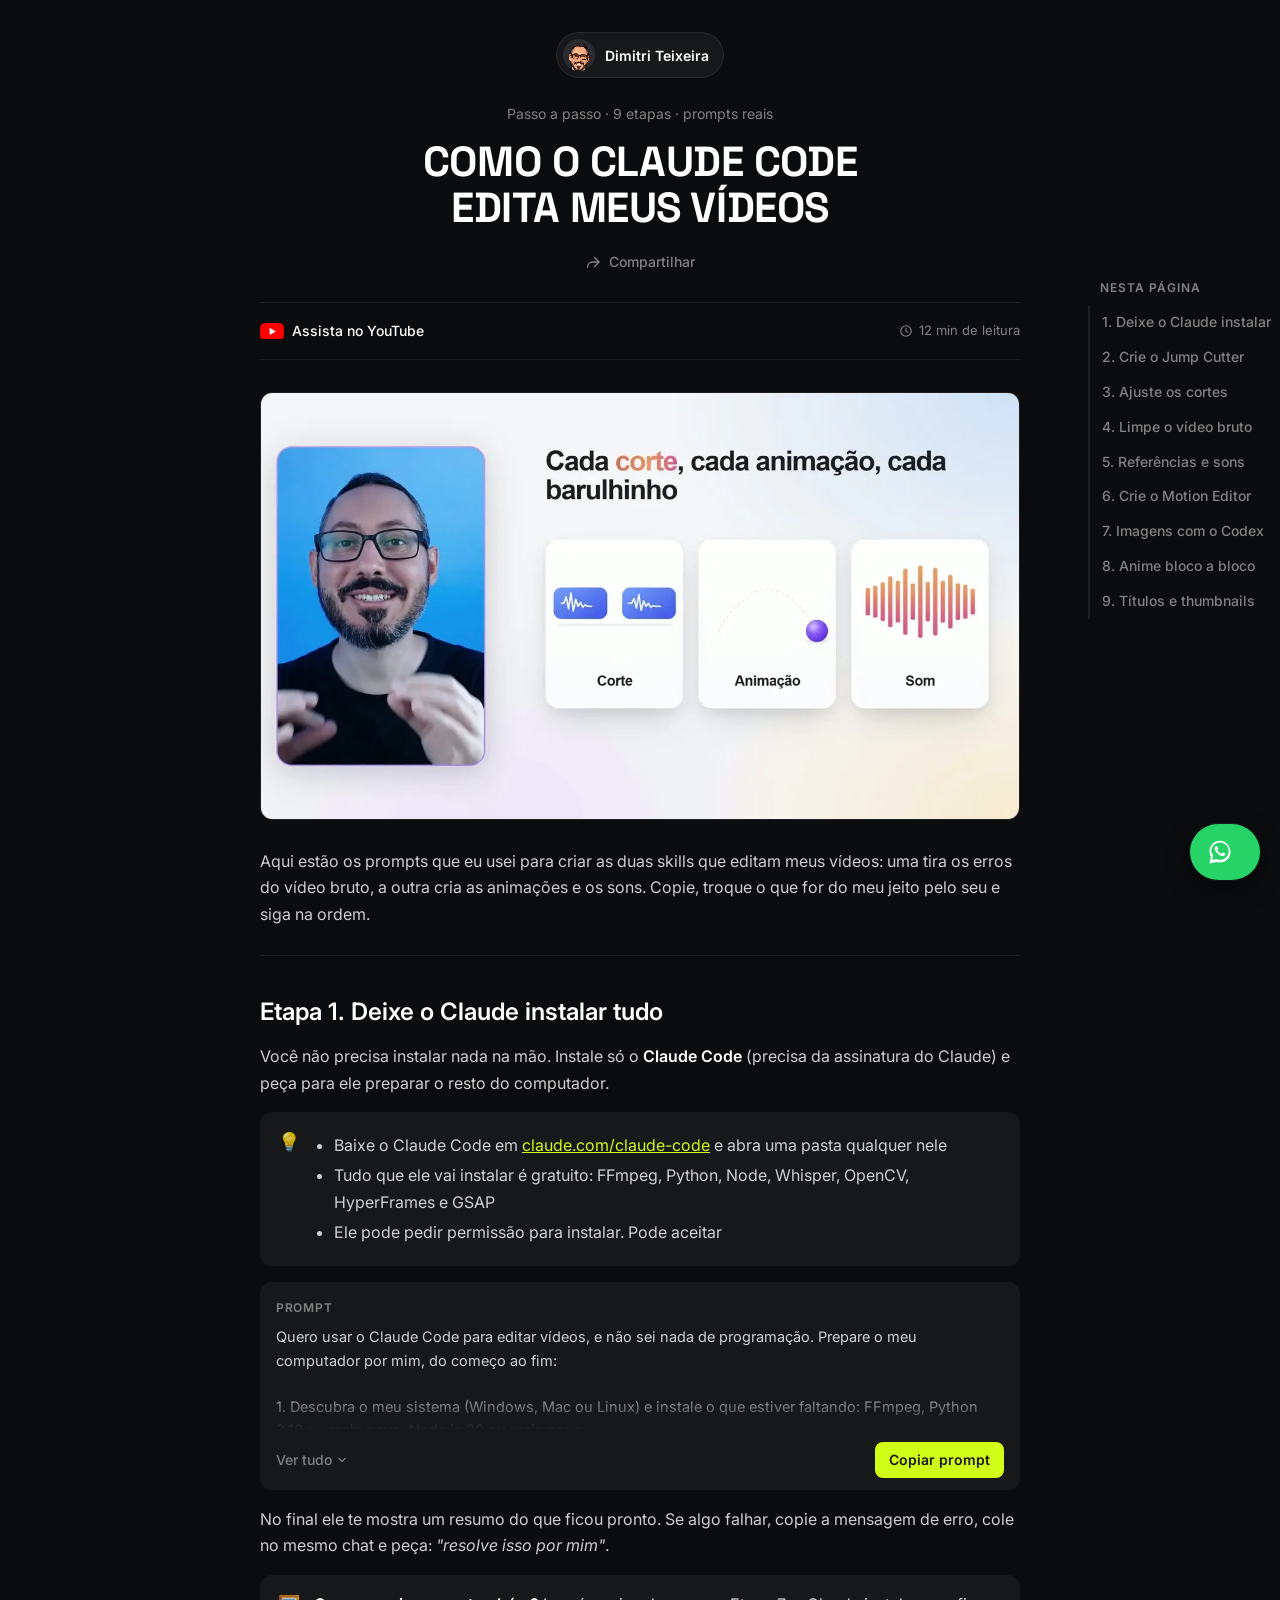
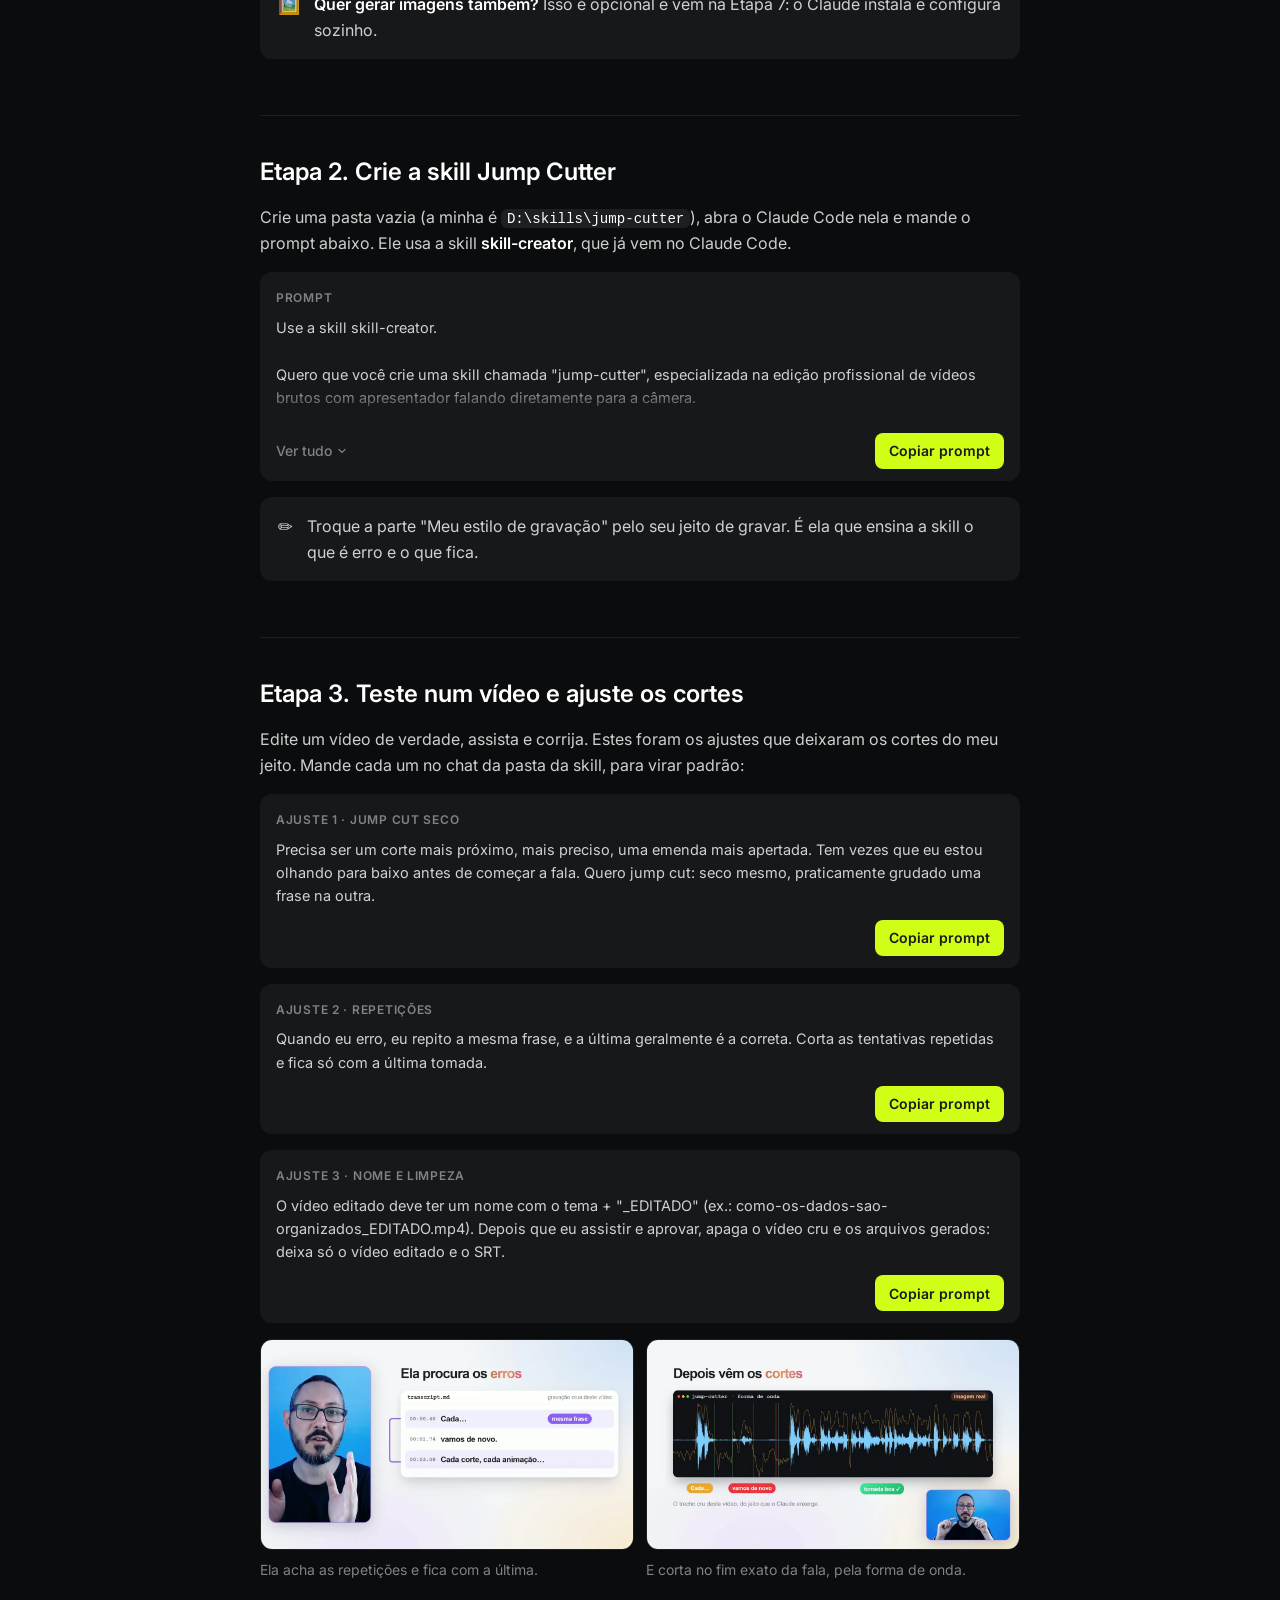
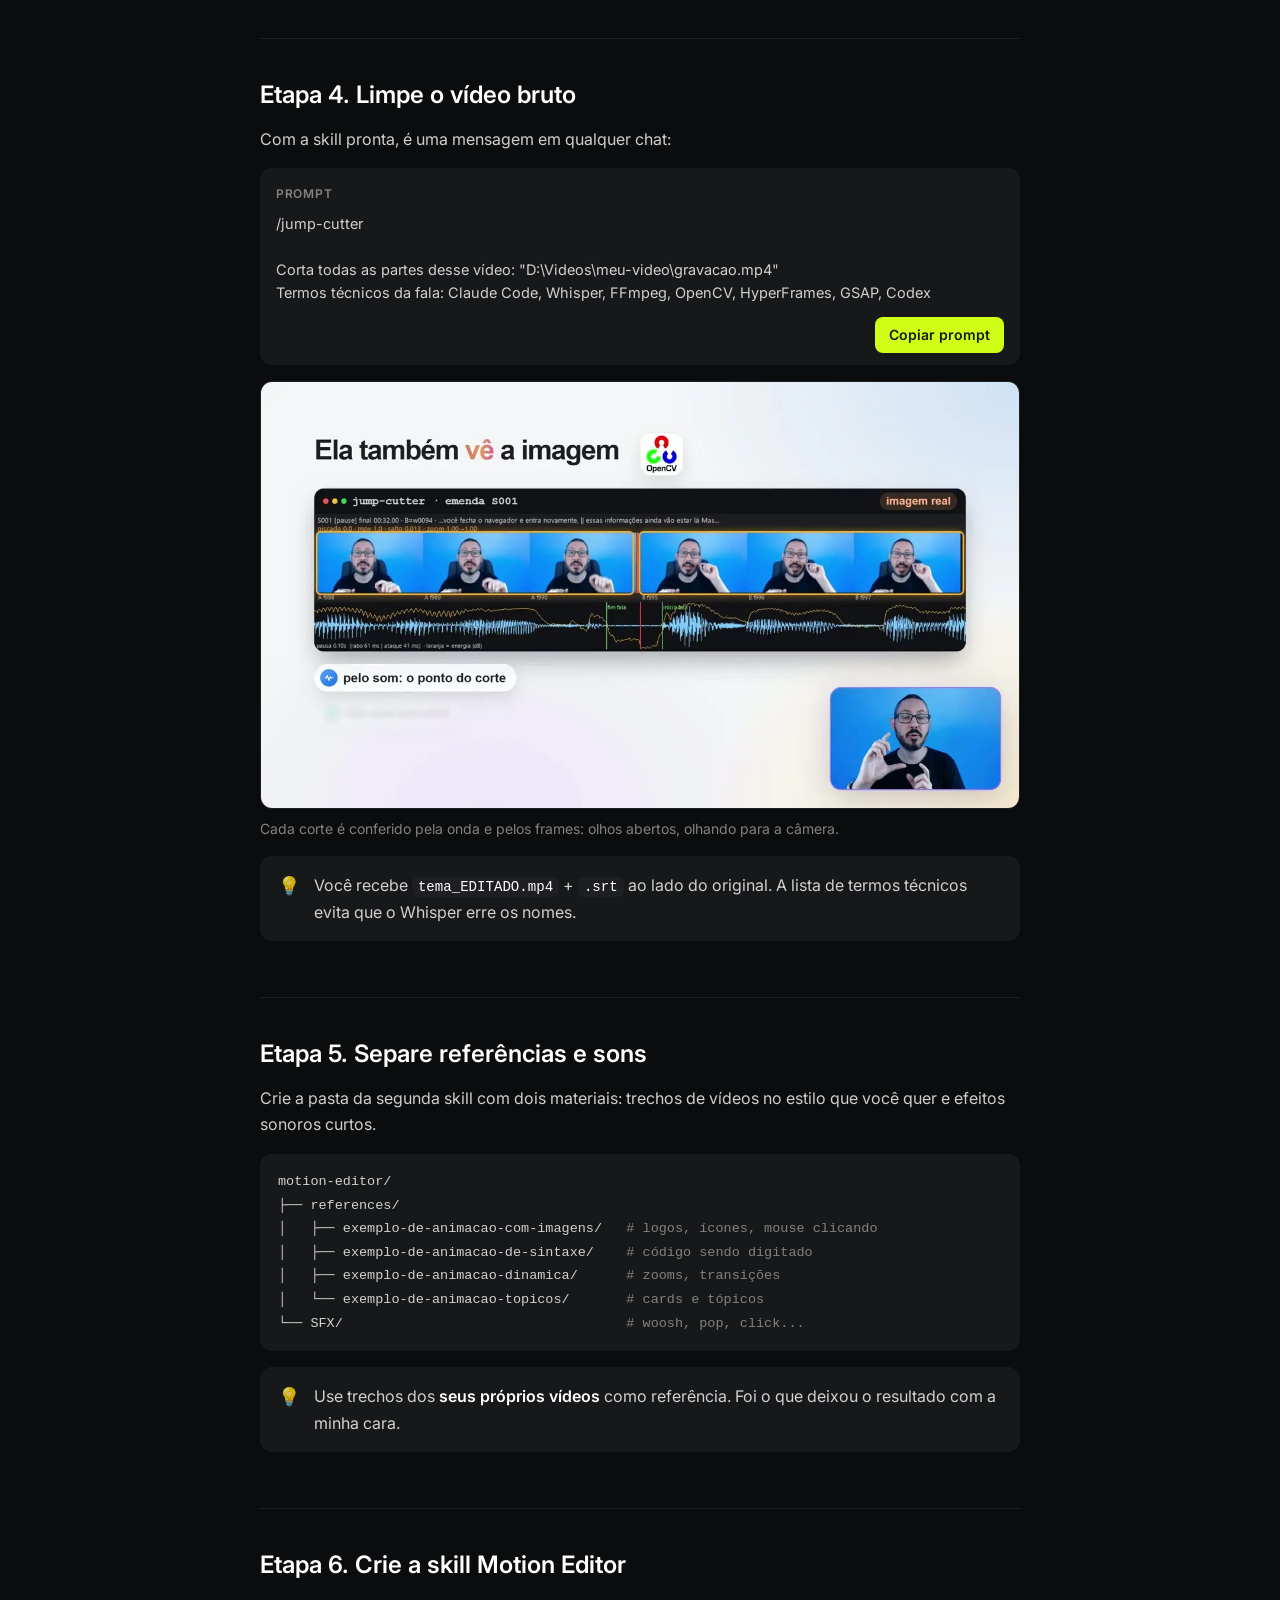
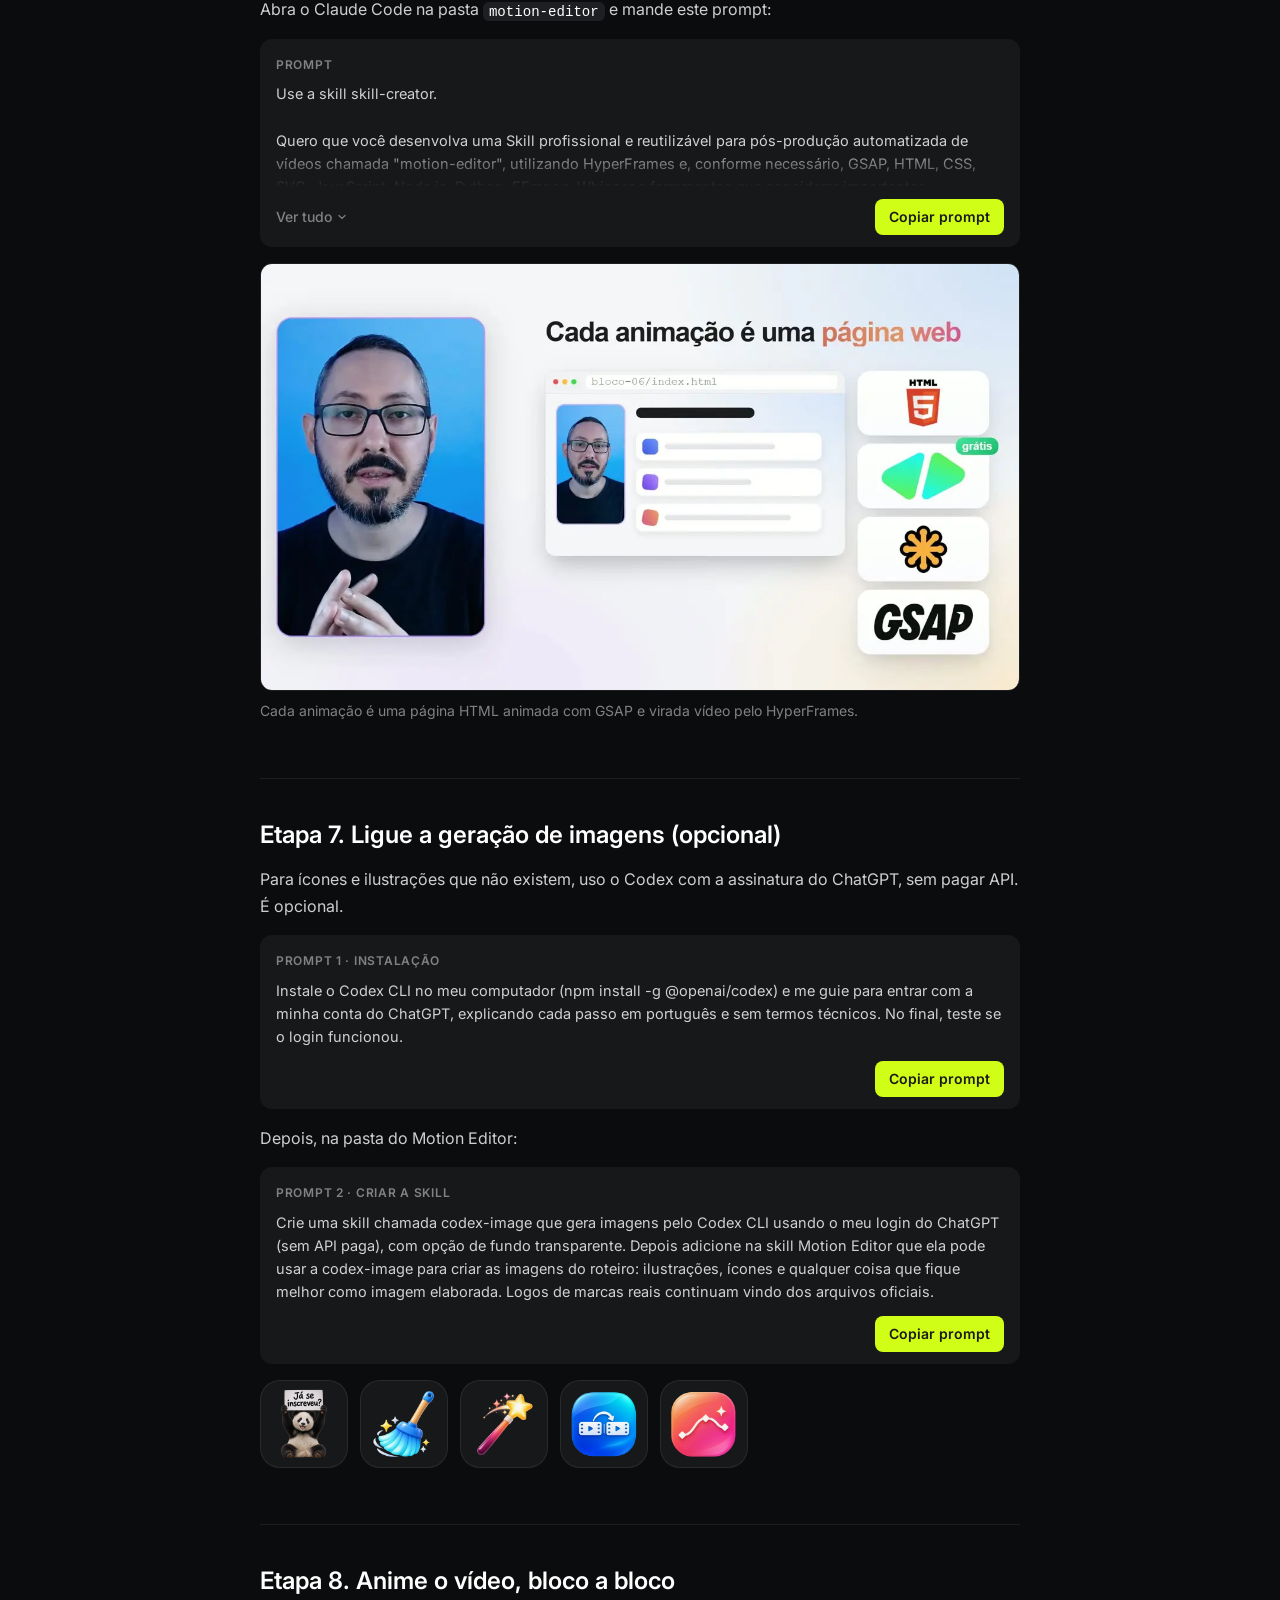
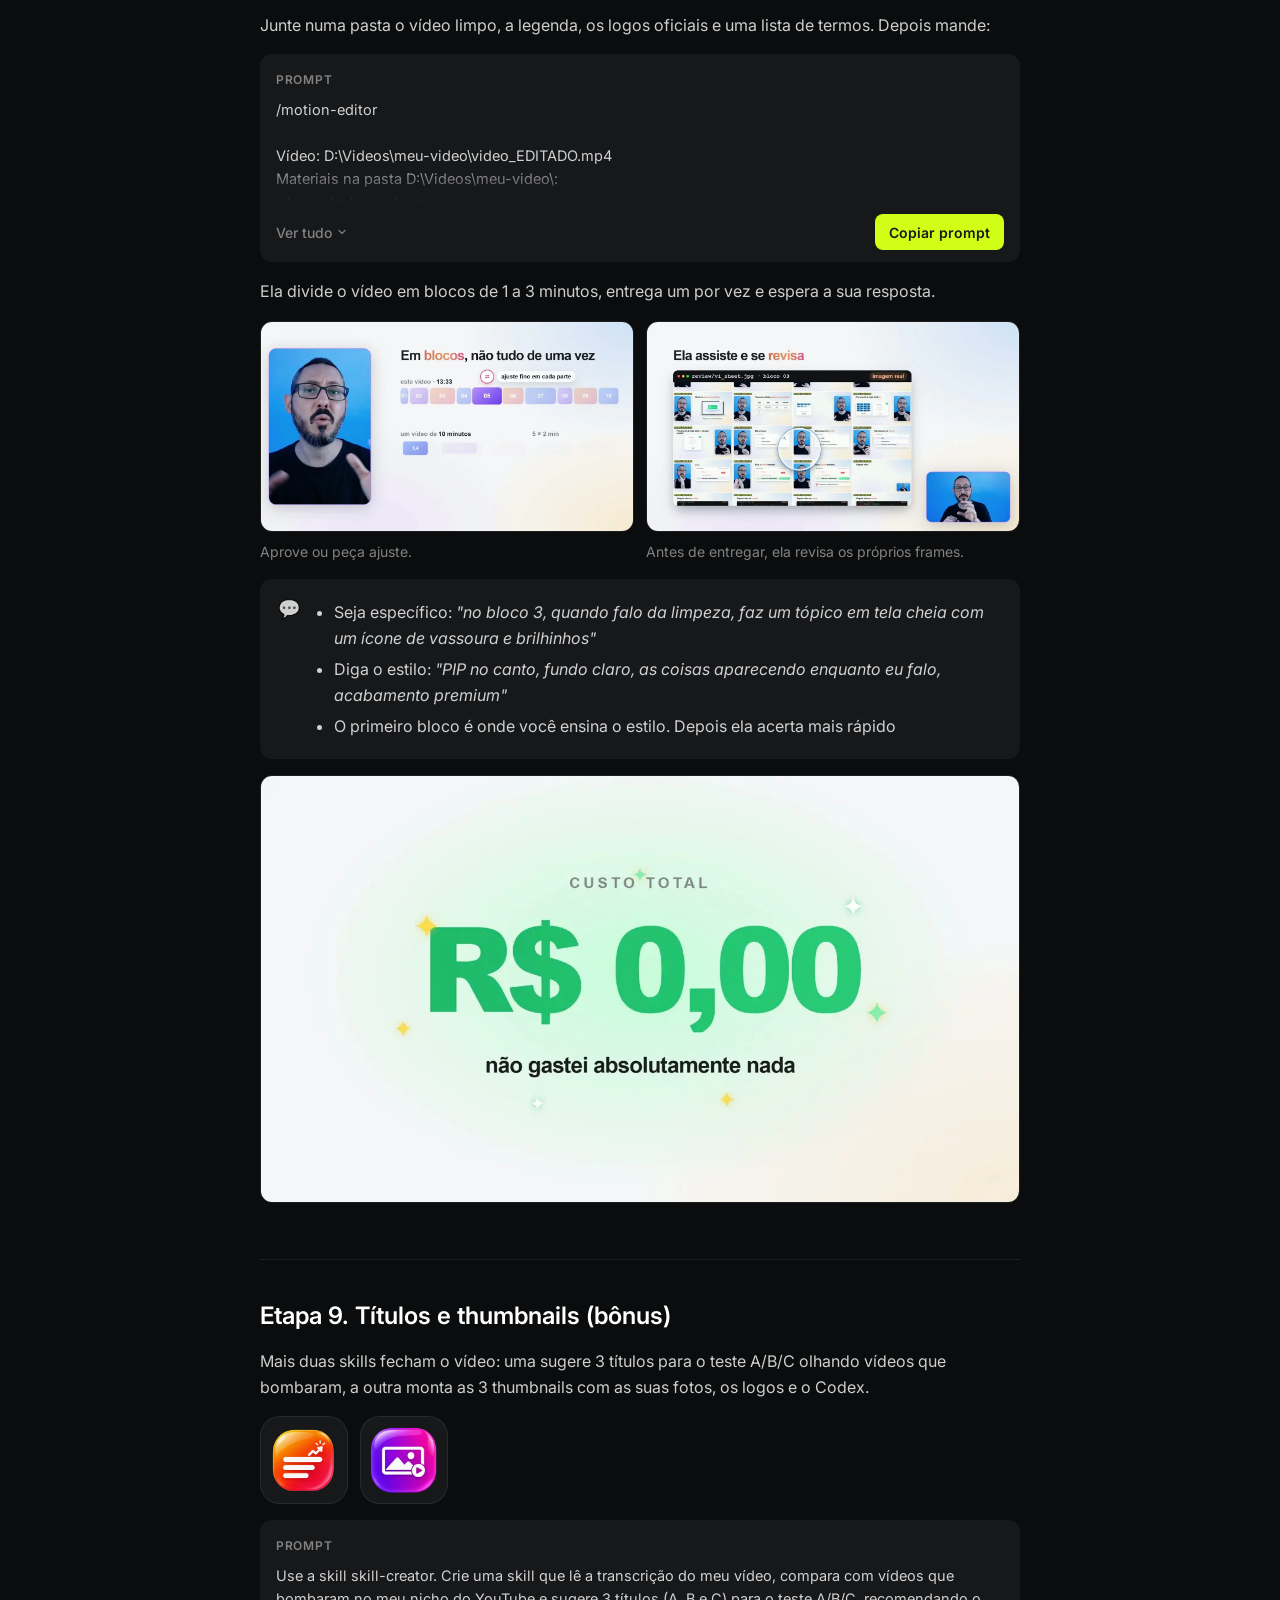
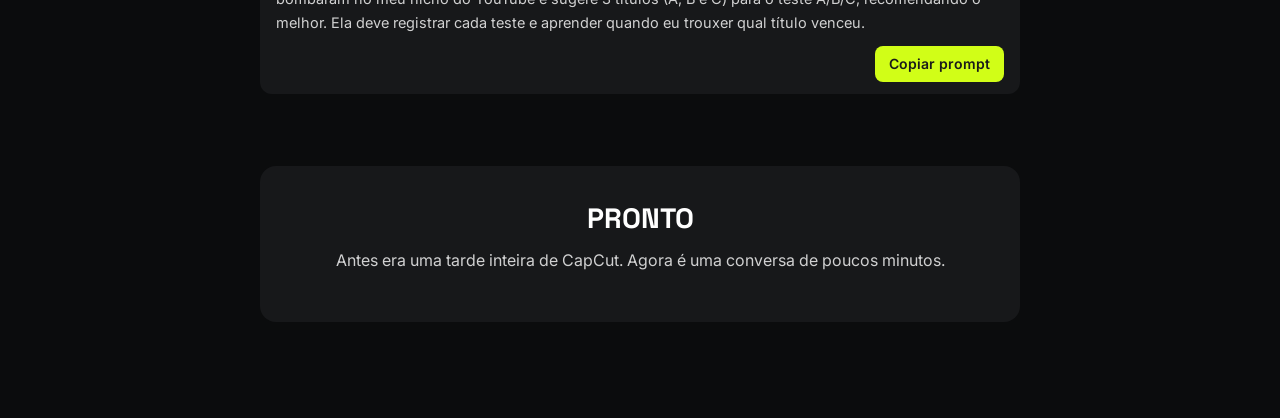
==== commit 0c8a1c60: "Tutorial: atalho para a Home com avatar e menu de compartilhar Avatar pixelado com "Dimitri Teixeira" ====
--- a/editar-video-com-claude-code.html
+++ b/editar-video-com-claude-code.html
@@ -50,9 +50,24 @@
   .wrap { max-width: 720px; --w: 720px; margin: 0 auto; padding: 0 20px 96px; position: relative; }
 
   /* cabeçalho */
-  .meta { text-align: center; color: var(--muted); font-size: 14px; padding-top: 56px; }
+  .home { display: flex; width: fit-content; margin: 0 auto; align-items: center; gap: 10px; padding: 6px 14px 6px 6px; margin-top: 32px; border-radius: 999px;
+    background: var(--panel); border: 1px solid var(--line); color: var(--ink); text-decoration: none; font: 600 14px var(--sans); transition: background .2s, transform .2s; }
+  .home:hover { background: var(--panel-2); transform: translateY(-1px); }
+  .home img { width: 32px; height: 32px; border-radius: 50%; background: #2A2B2E; image-rendering: pixelated; }
+  .meta { text-align: center; color: var(--muted); font-size: 14px; padding-top: 24px; }
   h1 span { display: block; }
   h1 { font: 700 42px/1.1 var(--display); color: var(--ink); text-transform: uppercase; text-align: center; letter-spacing: -.01em; margin: 14px 0 30px; }
+  .share { position: relative; display: flex; justify-content: center; margin: -14px 0 26px; }
+  .share-btn { display: inline-flex; align-items: center; gap: 8px; background: none; border: 0; padding: 6px 10px; border-radius: 8px; color: var(--muted); font: 500 14px var(--sans); cursor: pointer; transition: color .2s, background .2s; }
+  .share-btn:hover, .share-btn[aria-expanded="true"] { color: var(--ink); background: var(--panel); }
+  .share-btn svg { width: 16px; height: 16px; }
+  .share-menu { position: absolute; top: calc(100% + 6px); left: 50%; transform: translate(-50%, -4px); min-width: 220px; background: var(--panel-2); border: 1px solid var(--line); border-radius: 12px; padding: 6px;
+    box-shadow: 0 18px 40px rgba(0,0,0,.5); opacity: 0; visibility: hidden; transition: opacity .15s, transform .15s, visibility .15s; z-index: 30; }
+  .share-menu.on { opacity: 1; visibility: visible; transform: translate(-50%, 0); }
+  .share-menu a, .share-menu button { display: flex; align-items: center; gap: 10px; width: 100%; padding: 9px 10px; border: 0; border-radius: 8px; background: none; color: var(--text); font: 500 14px var(--sans); text-decoration: none; cursor: pointer; text-align: left; }
+  .share-menu a:hover, .share-menu button:hover { background: rgba(255,255,255,.06); color: var(--ink); }
+  .share-menu svg { width: 18px; height: 18px; flex: none; }
+  .share-menu hr { border: 0; border-top: 1px solid var(--line); margin: 6px 4px; }
   .byline { display: flex; align-items: center; gap: 12px; padding: 16px 0; border-top: 1px solid var(--line); border-bottom: 1px solid var(--line); }
   .byline .av { width: 32px; height: 32px; border-radius: 50%; background: #2A2B2E; display: flex; align-items: center; justify-content: center; font-weight: 700; font-size: 13px; color: var(--ink); overflow: hidden; }
   .byline .av img { width: 100%; height: 100%; object-fit: cover; }
@@ -154,7 +169,7 @@
   @media print { .wa { display: none; } }
   @media (max-width: 900px) { .rail { display: none; } }
   @media (max-width: 560px) {
-    h1 { font-size: 30px; } h1 span { display: inline; } .meta { padding-top: 36px; }
+    h1 { font-size: 30px; } h1 span { display: inline; } .meta { padding-top: 20px; } .home { margin-top: 24px; }
     .duo { grid-template-columns: 1fr; }
   }
 </style>
@@ -189,8 +204,26 @@
 </aside>
 
 <div class="wrap">
+  <a class="home" href="index.html" aria-label="Voltar para a página inicial"><img src="assets/imgs/dimitri-pixel.webp" alt="" width="32" height="32" />Dimitri Teixeira</a>
   <div class="meta">Passo a passo · 9 etapas · prompts reais</div>
   <h1><span>Como o Claude Code</span> <span>edita meus vídeos</span></h1>
+  <div class="share">
+    <button class="share-btn" id="shareBtn" type="button" aria-haspopup="true" aria-expanded="false" aria-controls="shareMenu">
+      <svg viewBox="0 0 24 24" fill="none" stroke="currentColor" stroke-width="2" stroke-linecap="round" stroke-linejoin="round" aria-hidden="true"><path d="M14 5l7 7-7 7"/><path d="M21 12H11a7 7 0 0 0-7 7v1"/></svg>
+      Compartilhar
+    </button>
+    <div class="share-menu" id="shareMenu" role="menu">
+      <a role="menuitem" data-net="whatsapp" target="_blank" rel="noopener"><svg viewBox="0 0 24 24" aria-hidden="true"><path fill="#25D366" d="M12.04 2C6.58 2 2.13 6.45 2.13 11.91c0 1.75.46 3.45 1.32 4.95L2.05 22l5.25-1.38a9.9 9.9 0 0 0 4.74 1.21c5.46 0 9.91-4.45 9.91-9.91S17.5 2 12.04 2Zm5.8 14.13c-.24.68-1.42 1.3-1.95 1.35-.5.05-1.13.07-1.82-.11-.42-.13-.96-.31-1.65-.61-2.9-1.25-4.79-4.17-4.94-4.36-.14-.19-1.18-1.57-1.18-3s.75-2.13 1.02-2.42c.26-.29.58-.36.77-.36h.55c.18 0 .42-.07.66.5.24.58.82 2 .89 2.15.07.14.12.31.02.5-.1.19-.14.31-.29.48-.14.17-.3.38-.43.5-.14.14-.29.3-.13.59.17.29.74 1.22 1.59 1.98 1.09.97 2.01 1.27 2.3 1.42.29.14.46.12.62-.07.17-.19.72-.84.91-1.13.19-.29.38-.24.65-.14.26.1 1.68.79 1.97.94.29.14.48.22.55.34.07.12.07.7-.17 1.37Z"/></svg>WhatsApp</a>
+      <a role="menuitem" data-net="telegram" target="_blank" rel="noopener"><svg viewBox="0 0 24 24" aria-hidden="true"><path fill="#29A9EB" d="M21.94 4.3 18.9 18.65c-.23 1.01-.83 1.26-1.68.79l-4.64-3.42-2.24 2.16c-.25.25-.46.46-.94.46l.33-4.73 8.6-7.77c.37-.33-.08-.52-.58-.19L7.11 12.64 2.53 11.2c-1-.31-1.01-1 .21-1.48L20.6 2.84c.83-.31 1.56.19 1.34 1.46Z"/></svg>Telegram</a>
+      <a role="menuitem" data-net="x" target="_blank" rel="noopener"><svg viewBox="0 0 24 24" aria-hidden="true"><path fill="#FFFFFF" d="M17.75 3h3.07l-6.71 7.67L22 21h-6.18l-4.84-6.33L5.44 21H2.37l7.18-8.2L2 3h6.34l4.37 5.78L17.75 3Zm-1.08 16.18h1.7L7.4 4.73H5.58l11.09 14.45Z"/></svg>X (Twitter)</a>
+      <a role="menuitem" data-net="linkedin" target="_blank" rel="noopener"><svg viewBox="0 0 24 24" aria-hidden="true"><path fill="#0A66C2" d="M20.45 20.45h-3.56v-5.57c0-1.33-.02-3.04-1.85-3.04-1.85 0-2.13 1.45-2.13 2.94v5.67H9.35V9h3.41v1.56h.05c.48-.9 1.64-1.85 3.37-1.85 3.6 0 4.27 2.37 4.27 5.46v6.28ZM5.34 7.43a2.06 2.06 0 1 1 0-4.13 2.06 2.06 0 0 1 0 4.13ZM7.12 20.45H3.56V9h3.56v11.45ZM22.22 0H1.77C.79 0 0 .77 0 1.73v20.54C0 23.23.79 24 1.77 24h20.45c.98 0 1.78-.77 1.78-1.73V1.73C24 .77 23.2 0 22.22 0Z"/></svg>LinkedIn</a>
+      <a role="menuitem" data-net="facebook" target="_blank" rel="noopener"><svg viewBox="0 0 24 24" aria-hidden="true"><path fill="#1877F2" d="M24 12.07C24 5.41 18.63 0 12 0S0 5.4 0 12.07C0 18.1 4.39 23.1 10.13 24v-8.44H7.08v-3.49h3.04V9.41c0-3.02 1.8-4.7 4.54-4.7 1.31 0 2.68.24 2.68.24v2.97h-1.5c-1.5 0-1.96.93-1.96 1.89v2.26h3.33l-.53 3.5h-2.8V24C19.62 23.1 24 18.1 24 12.07Z"/></svg>Facebook</a>
+      <a role="menuitem" data-net="email"><svg viewBox="0 0 24 24" aria-hidden="true"><path fill="#B3B3B3" d="M3 5h18a1 1 0 0 1 1 1v12a1 1 0 0 1-1 1H3a1 1 0 0 1-1-1V6a1 1 0 0 1 1-1Zm1 2.2V17h16V7.2l-8 5.3-8-5.3ZM5.3 7 12 11.4 18.7 7H5.3Z"/></svg>E-mail</a>
+      <hr />
+      <button role="menuitem" type="button" data-net="copy"><svg viewBox="0 0 24 24" aria-hidden="true"><path fill="#D1FE17" d="M10.6 13.4a1 1 0 0 1 0-1.4l3.5-3.5a1 1 0 1 1 1.4 1.4L12 13.4a1 1 0 0 1-1.4 0ZM8.5 20a4.5 4.5 0 0 1-3.2-7.7l2.5-2.5a1 1 0 0 1 1.4 1.4l-2.5 2.5a2.5 2.5 0 0 0 3.5 3.5l2.5-2.5a1 1 0 0 1 1.4 1.4l-2.5 2.5A4.5 4.5 0 0 1 8.5 20Zm7.6-5.8a1 1 0 0 1-.7-1.7l2.5-2.5a2.5 2.5 0 0 0-3.5-3.5l-2.5 2.5a1 1 0 1 1-1.4-1.4L13 5.1a4.5 4.5 0 0 1 6.4 6.4l-2.5 2.5a1 1 0 0 1-.8.2Z"/></svg>Copiar link</button>
+      <button role="menuitem" type="button" data-net="native" hidden><svg viewBox="0 0 24 24" aria-hidden="true"><path fill="#B3B3B3" d="M6 10a2 2 0 1 1 0 4 2 2 0 0 1 0-4Zm6 0a2 2 0 1 1 0 4 2 2 0 0 1 0-4Zm6 0a2 2 0 1 1 0 4 2 2 0 0 1 0-4Z"/></svg>Mais opções</button>
+    </div>
+  </div>
   <div class="byline">
     <a class="yt" href="https://www.youtube.com/watch?v=A99SUUq-5kk" target="_blank" rel="noopener">
       <svg viewBox="0 0 28.57 20" aria-hidden="true"><path fill="#FF0000" d="M27.973 3.123A3.578 3.578 0 0 0 25.447.597C23.22 0 14.285 0 14.285 0S5.35 0 3.123.597A3.578 3.578 0 0 0 .597 3.123C0 5.35 0 10 0 10s0 4.65.597 6.877a3.578 3.578 0 0 0 2.526 2.526C5.35 20 14.285 20 14.285 20s8.935 0 11.162-.597a3.578 3.578 0 0 0 2.526-2.526C28.57 14.65 28.57 10 28.57 10s-.002-4.65-.597-6.877Z"/><path fill="#fff" d="M11.43 14.286 18.854 10 11.43 5.714v8.572Z"/></svg>
@@ -563,6 +596,37 @@
     });
   });
 
+  // compartilhar
+  const shareBtn = $("#shareBtn"), shareMenu = $("#shareMenu");
+  const url = ($('link[rel="canonical"]') || {}).href || location.href, title = $('meta[property="og:title"]').content;
+  const u = encodeURIComponent(url), t = encodeURIComponent(title);
+  const nets = {
+    whatsapp: "https://wa.me/?text=" + t + "%20" + u,
+    telegram: "https://t.me/share/url?url=" + u + "&text=" + t,
+    x: "https://twitter.com/intent/tweet?url=" + u + "&text=" + t,
+    linkedin: "https://www.linkedin.com/sharing/share-offsite/?url=" + u,
+    facebook: "https://www.facebook.com/sharer/sharer.php?u=" + u,
+    email: "mailto:?subject=" + t + "&body=" + t + "%0A%0A" + u,
+  };
+  $$("a[data-net]", shareMenu).forEach((a) => (a.href = nets[a.dataset.net]));
+  if (navigator.share) $('[data-net="native"]', shareMenu).hidden = false;
+  const setMenu = (on) => { shareMenu.classList.toggle("on", on); shareBtn.setAttribute("aria-expanded", on); };
+  shareBtn.addEventListener("click", (e) => { e.stopPropagation(); setMenu(!shareMenu.classList.contains("on")); });
+  shareMenu.addEventListener("click", async (e) => {
+    const item = e.target.closest("[data-net]"); if (!item) return;
+    if (item.dataset.net === "copy") {
+      try { await navigator.clipboard.writeText(url); }
+      catch (_) { const ta = document.createElement("textarea"); ta.value = url; document.body.appendChild(ta); ta.select(); try { document.execCommand("copy"); } catch (__) {} ta.parentNode.removeChild(ta); }
+      toast.textContent = "Link copiado"; toast.classList.add("on"); clearTimeout(tt);
+      tt = setTimeout(() => { toast.classList.remove("on"); toast.textContent = "Prompt copiado"; }, 1400);
+    } else if (item.dataset.net === "native") {
+      try { await navigator.share({ title, url }); } catch (_) {}
+    }
+    setMenu(false);
+  });
+  document.addEventListener("click", (e) => { if (!e.target.closest(".share")) setMenu(false); });
+  addEventListener("keydown", (e) => { if (e.key === "Escape") setMenu(false); });
+
   // trilho das etapas + barra de progresso
   const rail = $("#rail"), links = $$("#rail a"), secs = links.map((a) => $(a.getAttribute("href"))), railn = $("#railn");
   const onScroll = () => {
